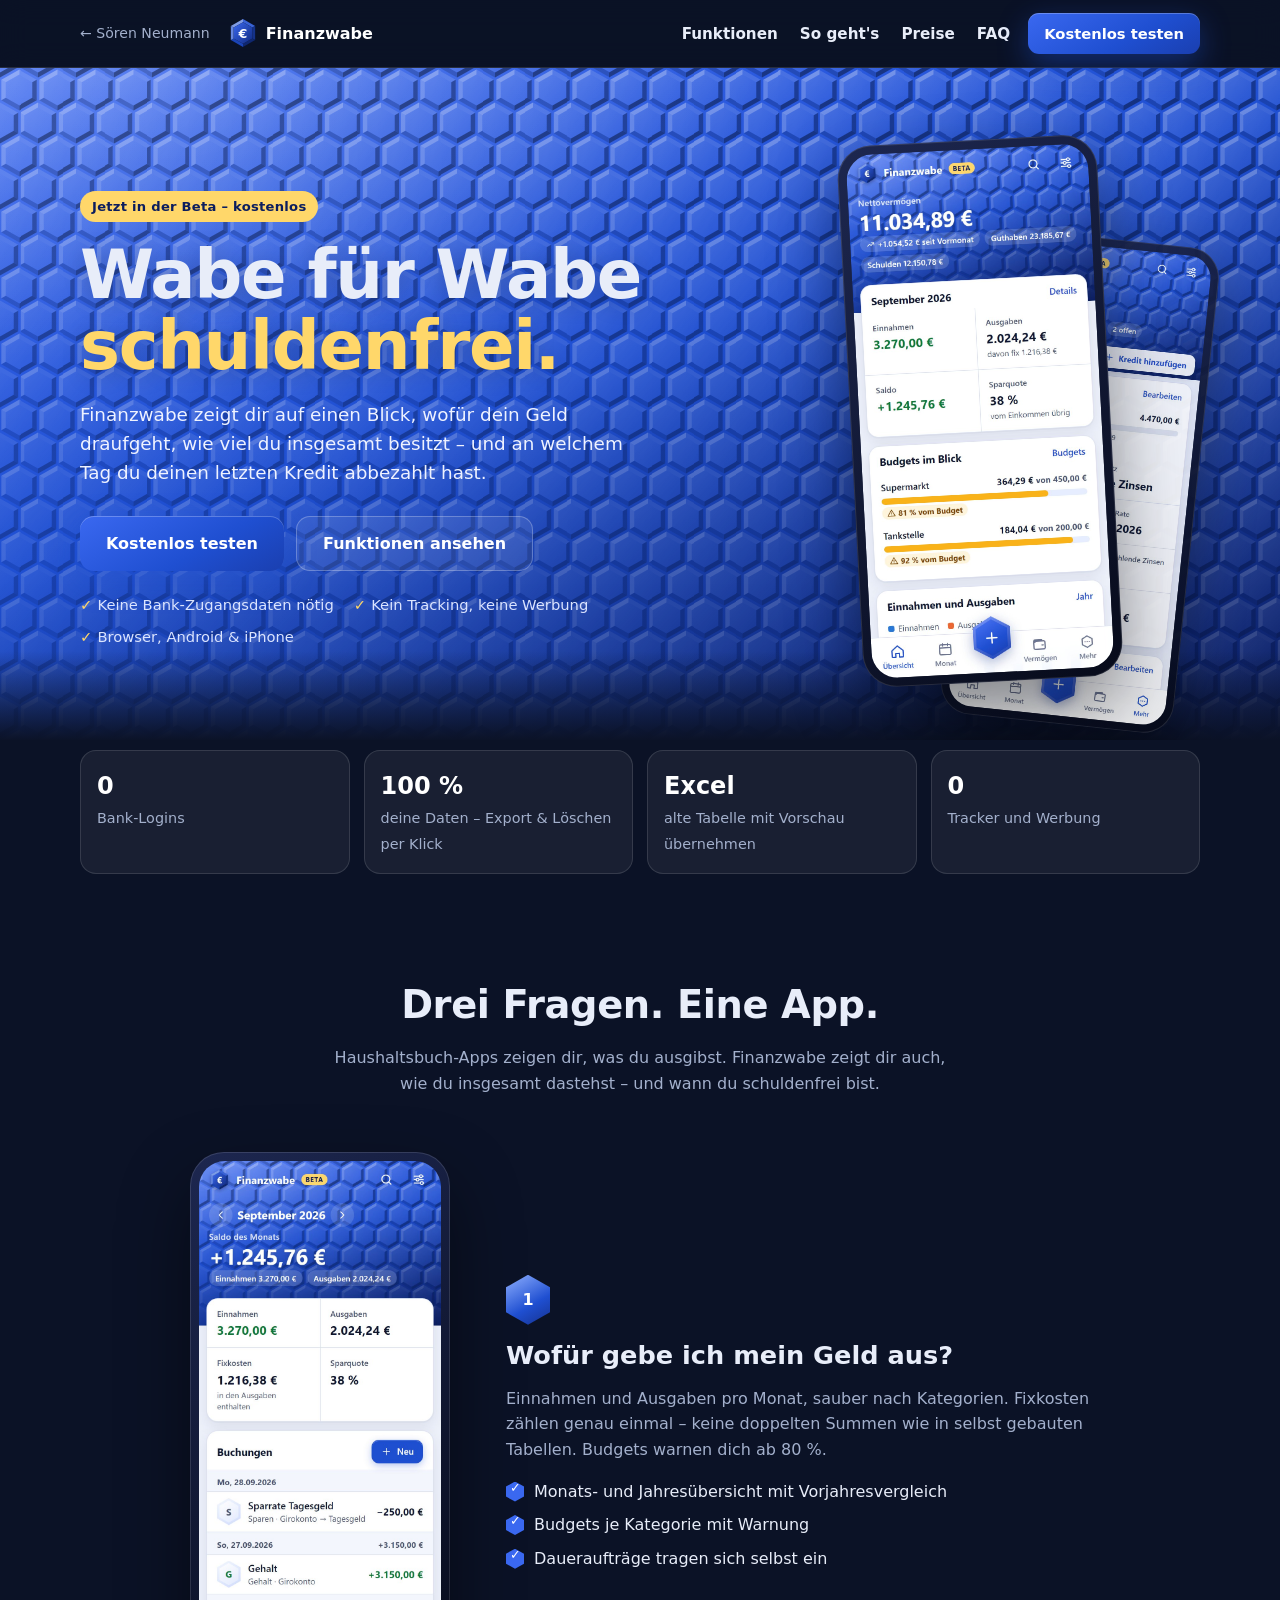
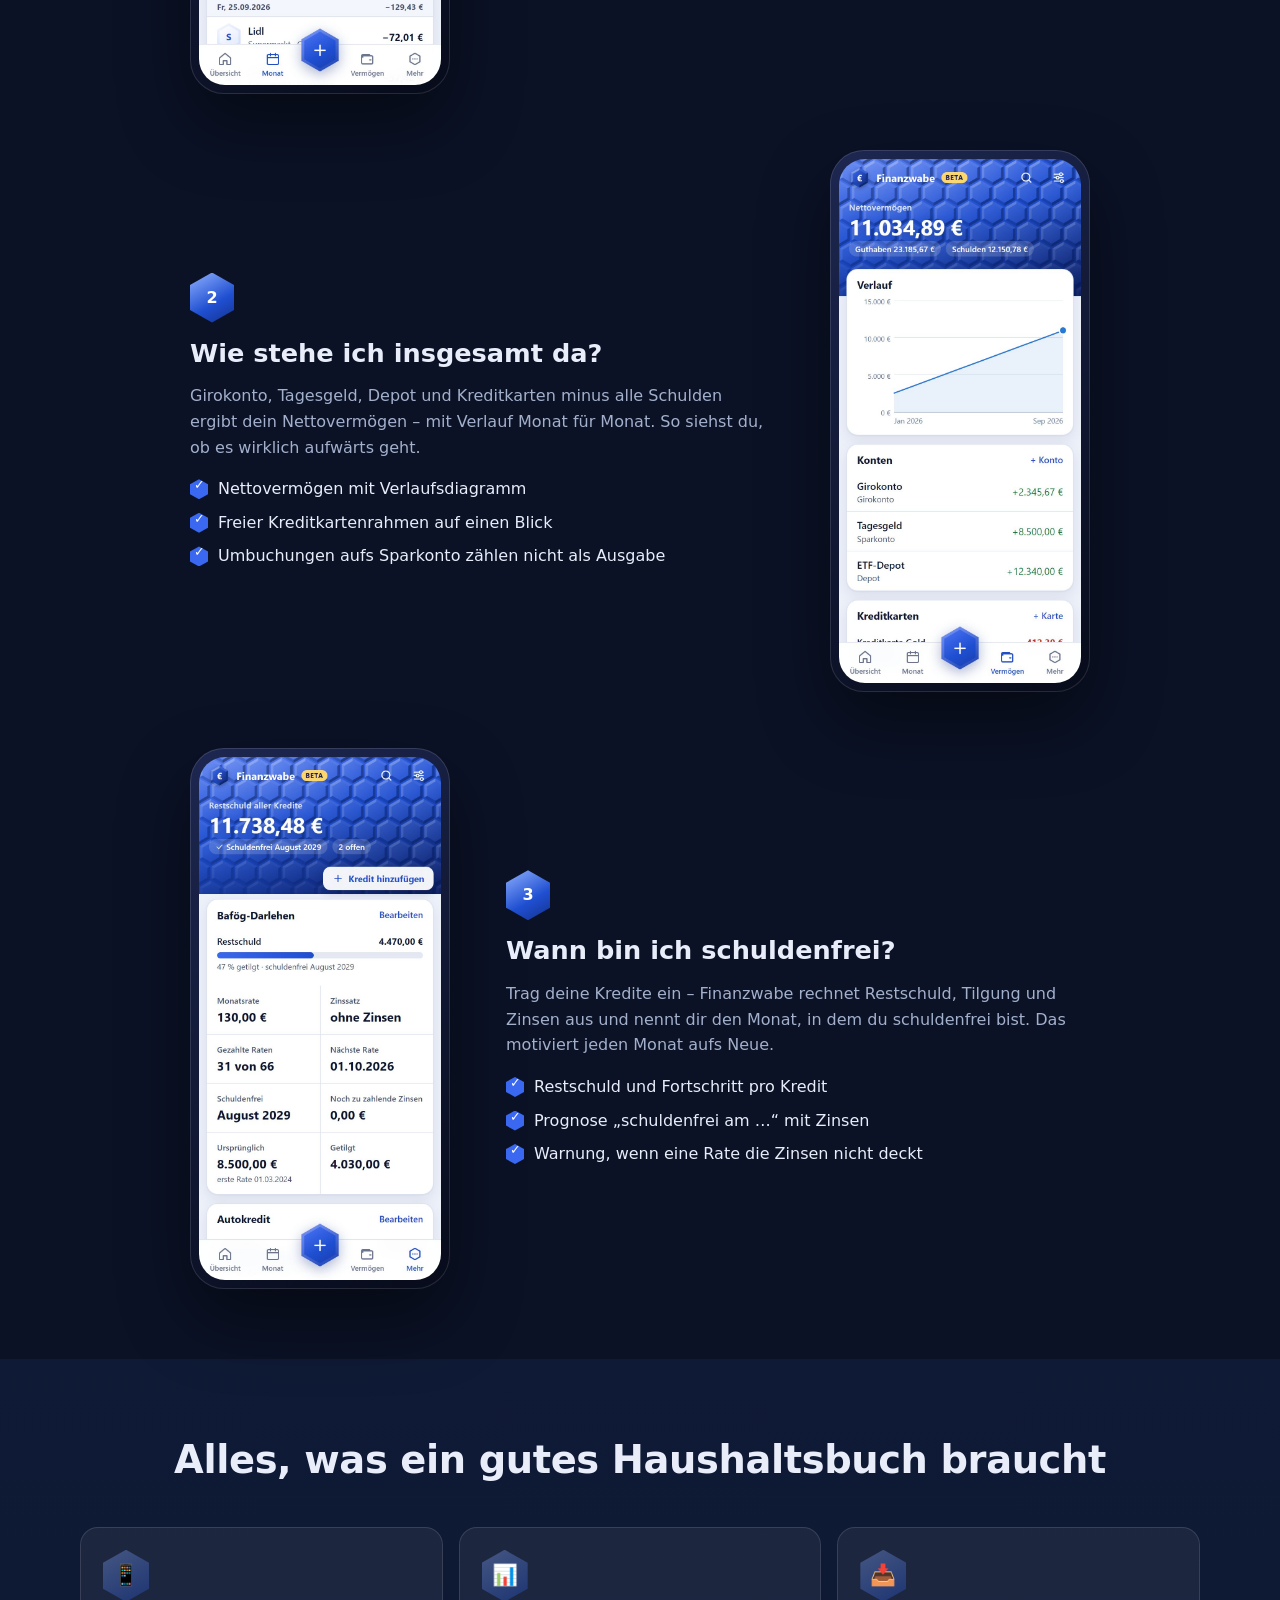
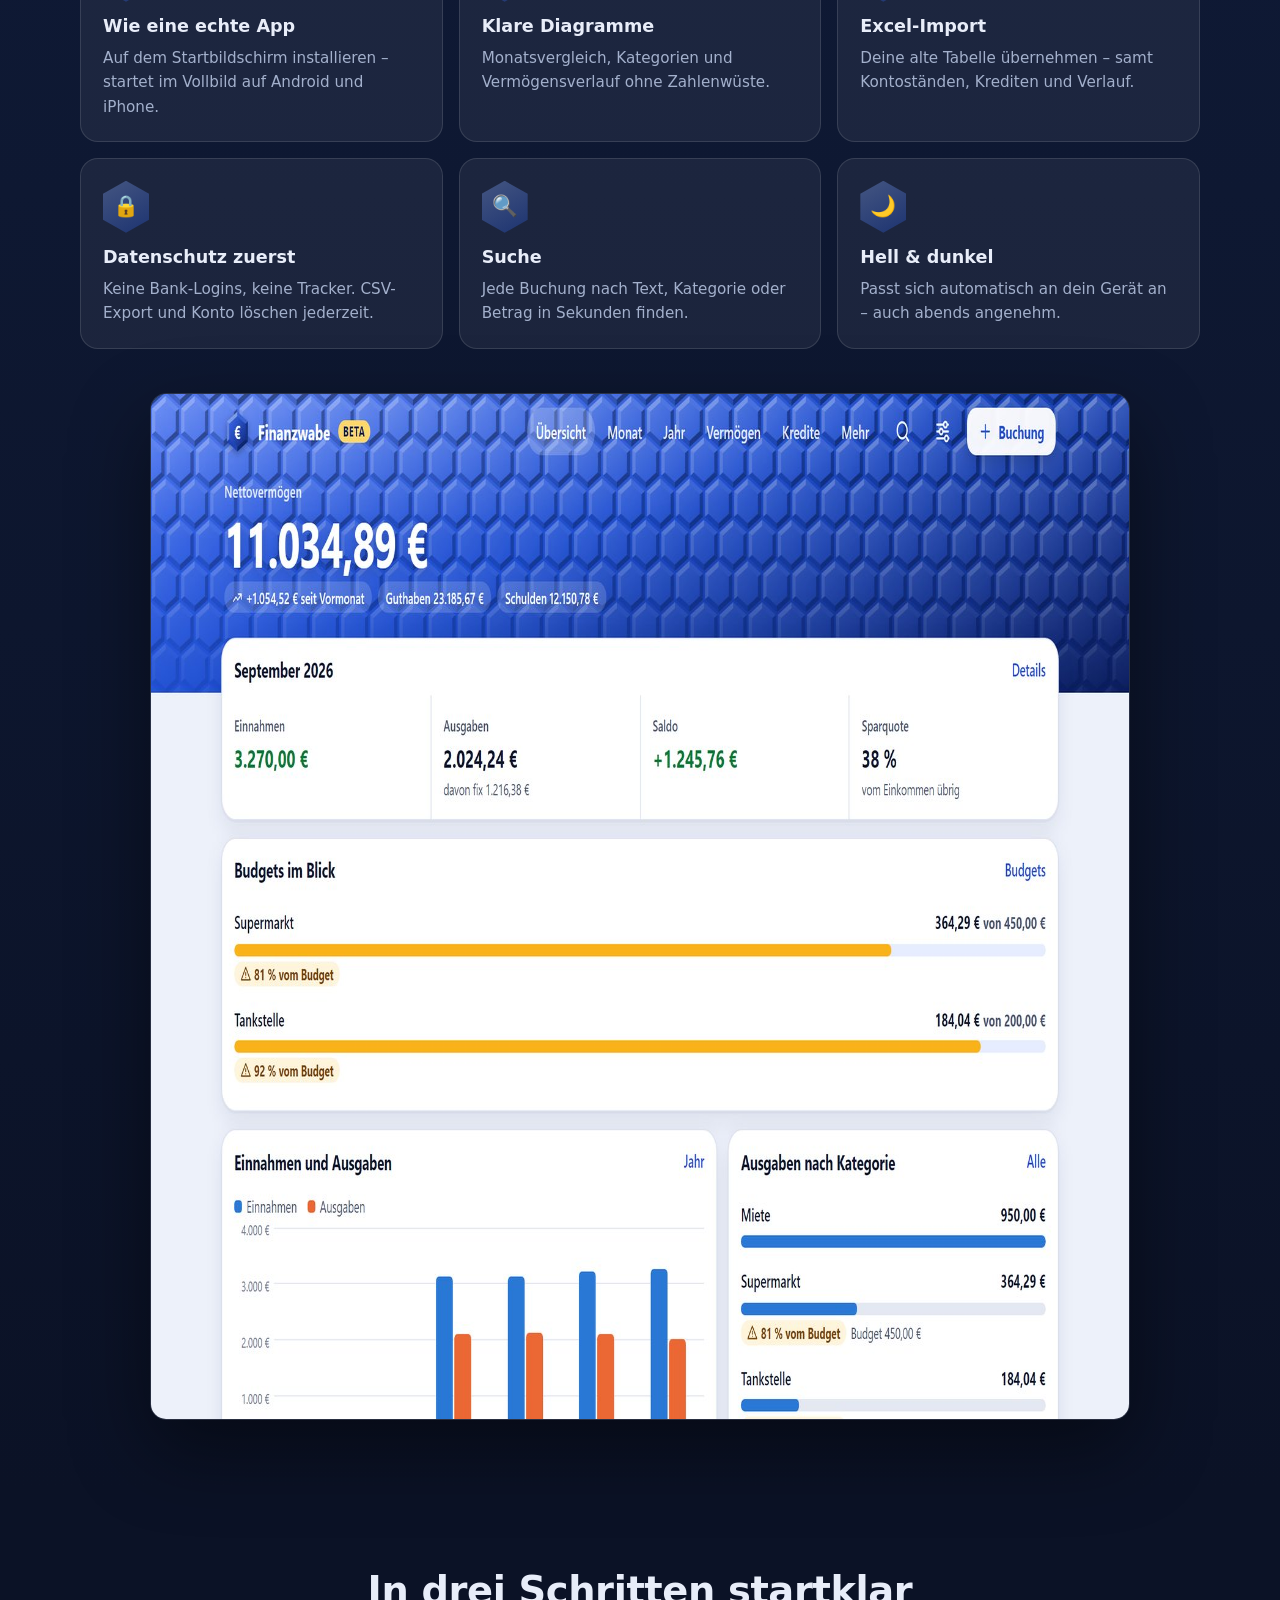
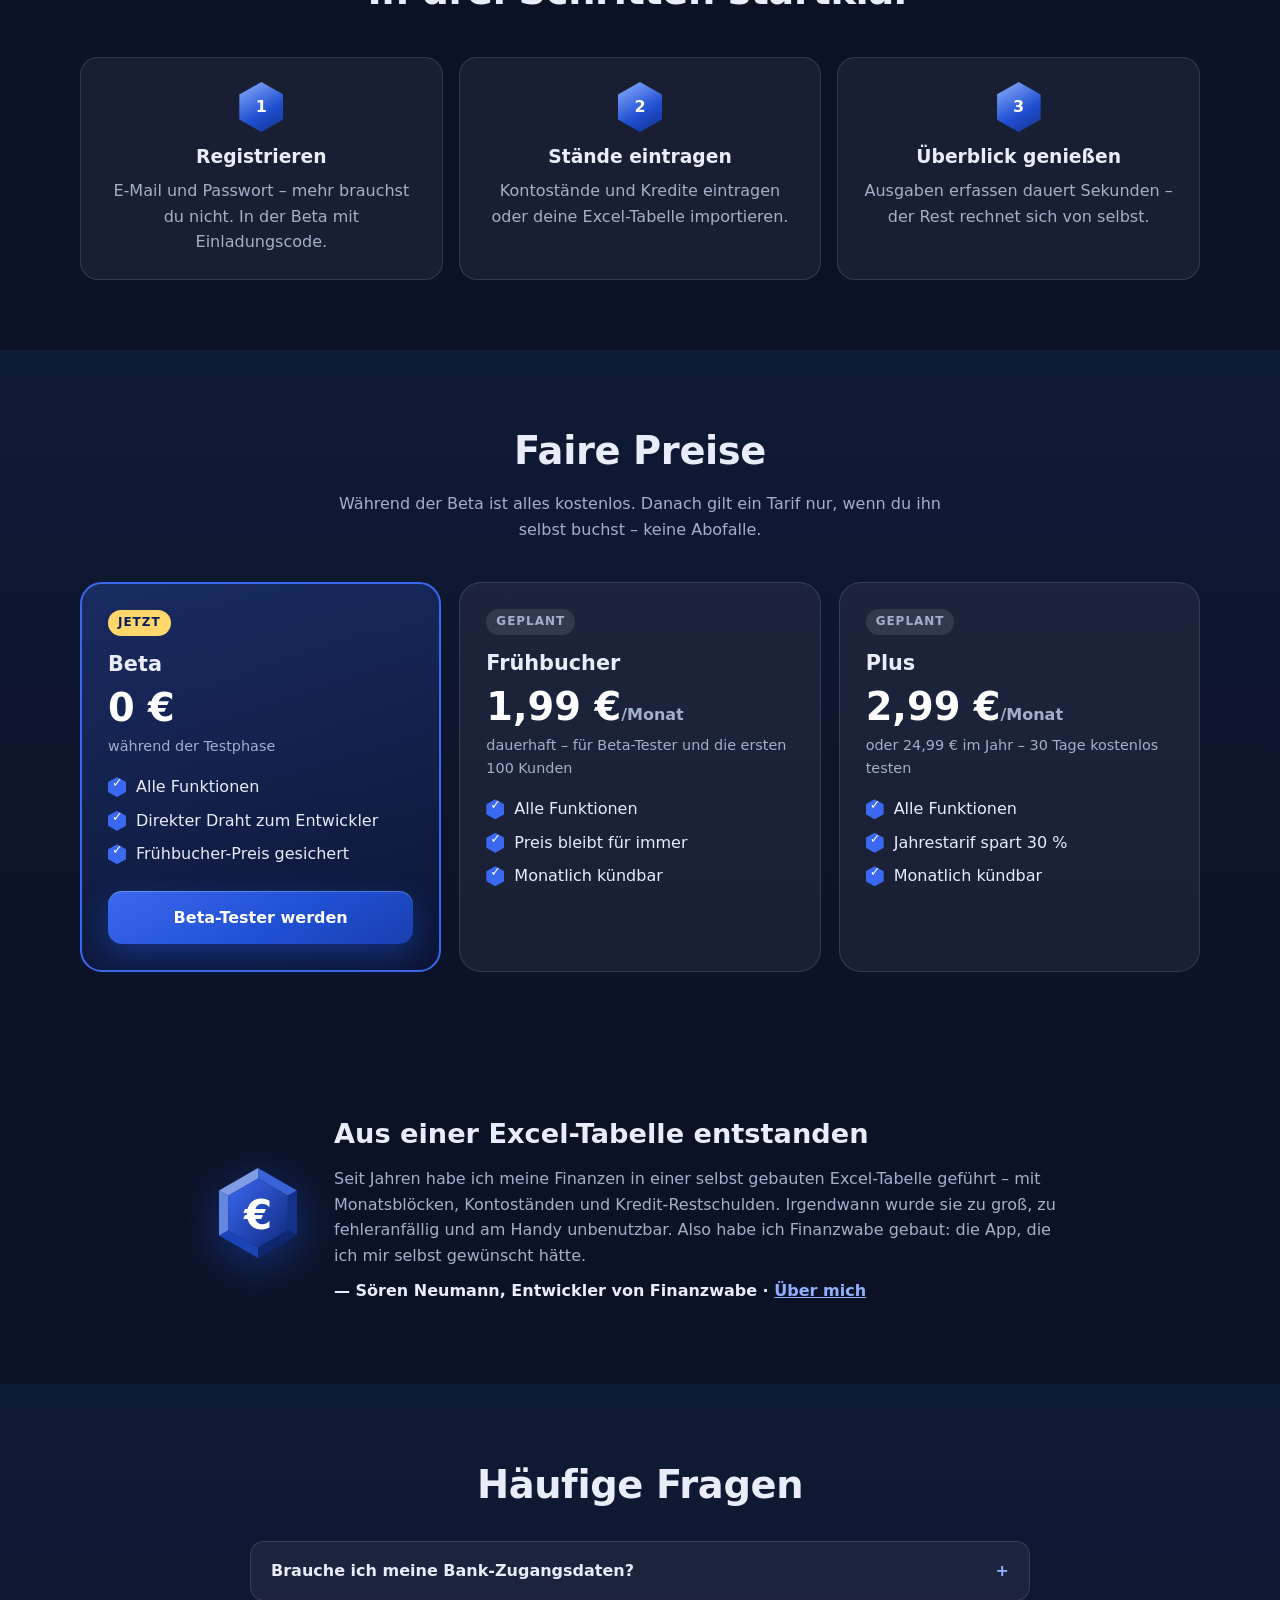
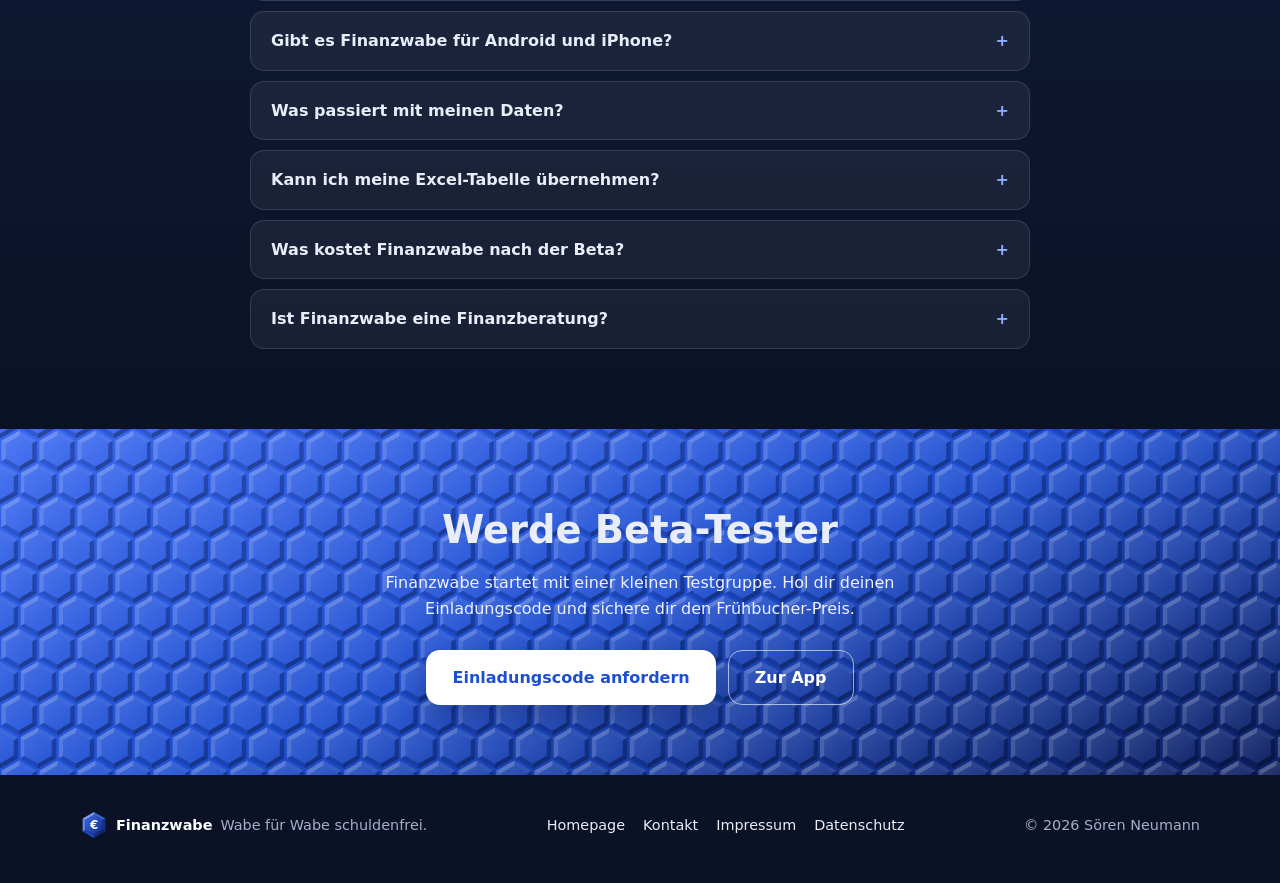
==== finanzwabe/index.html @ 2d29876f "Initial commit: bilingual cloud engineer portfolio homepage Static site (HTML/CSS/JS) with DE/EN tog" ====
<!DOCTYPE html>
<html lang="de">
<head>
    <meta charset="UTF-8">
    <meta name="viewport" content="width=device-width, initial-scale=1.0">
    <title>Finanzwabe – Wabe für Wabe schuldenfrei</title>
    <meta name="description" content="Finanzwabe: die Finanz-App für alle, die Ausgaben im Griff haben und Kredite abbauen wollen. Nettovermögen, Budgets und Schuldenfrei-Datum – ohne Bank-Login, ohne Tracking.">
    <meta name="theme-color" content="#1f4fd1">
    <meta property="og:title" content="Finanzwabe – Wabe für Wabe schuldenfrei">
    <meta property="og:description" content="Ausgaben, Vermögen und Kredite auf einen Blick. Jetzt kostenlos in der Beta testen.">
    <meta property="og:image" content="assets/app-desktop.jpg">
    <link rel="icon" type="image/svg+xml" href="assets/logo.svg">
    <link rel="stylesheet" href="styles.css?v=2">
</head>
<body>

<nav class="navbar">
    <div class="nav-container">
        <a href="../index.html" class="nav-back" aria-label="Zur Homepage von Sören Neumann">← Sören Neumann</a>
        <a href="#top" class="nav-brand"><img src="assets/logo.svg" alt="" width="30" height="30"> Finanzwabe</a>
        <ul class="nav-menu" id="navMenu">
            <li><a href="#fragen">Funktionen</a></li>
            <li><a href="#start">So geht's</a></li>
            <li><a href="#preise">Preise</a></li>
            <li><a href="#faq">FAQ</a></li>
        </ul>
        <a class="btn btn-small" href="#beta" data-app-link="/registrieren">Kostenlos testen</a>
        <button class="nav-toggle" id="navToggle" aria-label="Menü öffnen" aria-expanded="false">
            <span></span><span></span><span></span>
        </button>
    </div>
</nav>

<header class="hero" id="top">
    <div class="hero-inner">
        <div class="hero-text">
            <span class="badge">Jetzt in der Beta – kostenlos</span>
            <h1>Wabe für Wabe<br><span class="accent">schuldenfrei.</span></h1>
            <p class="lead">Finanzwabe zeigt dir auf einen Blick, wofür dein Geld draufgeht, wie viel du insgesamt besitzt – und an welchem Tag du deinen letzten Kredit abbezahlt hast.</p>
            <div class="hero-cta">
                <a class="btn" href="#beta" data-app-link="/registrieren">Kostenlos testen</a>
                <a class="btn btn-ghost" href="#fragen">Funktionen ansehen</a>
            </div>
            <ul class="hero-points">
                <li>Keine Bank-Zugangsdaten nötig</li>
                <li>Kein Tracking, keine Werbung</li>
                <li>Browser, Android &amp; iPhone</li>
            </ul>
        </div>
        <div class="hero-phones" aria-hidden="true">
            <div class="phone phone-back"><img src="assets/app-kredite.jpg" alt="" width="390" height="844"></div>
            <div class="phone phone-front"><img src="assets/app-uebersicht.jpg" alt="" width="390" height="844"></div>
        </div>
    </div>
</header>

<main>
    <section class="trust">
        <div class="container trust-grid">
            <div><strong>0</strong><span>Bank-Logins</span></div>
            <div><strong>100&nbsp;%</strong><span>deine Daten – Export &amp; Löschen per Klick</span></div>
            <div><strong>Excel</strong><span>alte Tabelle mit Vorschau übernehmen</span></div>
            <div><strong>0</strong><span>Tracker und Werbung</span></div>
        </div>
    </section>

    <section class="section" id="fragen">
        <div class="container">
            <h2 class="section-title">Drei Fragen. Eine App.</h2>
            <p class="section-sub">Haushaltsbuch-Apps zeigen dir, was du ausgibst. Finanzwabe zeigt dir auch, wie du insgesamt dastehst – und wann du schuldenfrei bist.</p>

            <article class="feature-row">
                <div class="phone"><img src="assets/app-monat.jpg" alt="Monatsübersicht mit Buchungen und Ausgaben nach Kategorie" width="390" height="844" loading="lazy"></div>
                <div class="feature-text">
                    <span class="hex-number">1</span>
                    <h3>Wofür gebe ich mein Geld aus?</h3>
                    <p>Einnahmen und Ausgaben pro Monat, sauber nach Kategorien. Fixkosten zählen genau einmal – keine doppelten Summen wie in selbst gebauten Tabellen. Budgets warnen dich ab 80&nbsp;%.</p>
                    <ul class="checks">
                        <li>Monats- und Jahresübersicht mit Vorjahresvergleich</li>
                        <li>Budgets je Kategorie mit Warnung</li>
                        <li>Daueraufträge tragen sich selbst ein</li>
                    </ul>
                </div>
            </article>

            <article class="feature-row reverse">
                <div class="phone"><img src="assets/app-vermoegen.jpg" alt="Vermögensübersicht mit Verlauf des Nettovermögens" width="390" height="844" loading="lazy"></div>
                <div class="feature-text">
                    <span class="hex-number">2</span>
                    <h3>Wie stehe ich insgesamt da?</h3>
                    <p>Girokonto, Tagesgeld, Depot und Kreditkarten minus alle Schulden ergibt dein Nettovermögen – mit Verlauf Monat für Monat. So siehst du, ob es wirklich aufwärts geht.</p>
                    <ul class="checks">
                        <li>Nettovermögen mit Verlaufsdiagramm</li>
                        <li>Freier Kreditkartenrahmen auf einen Blick</li>
                        <li>Umbuchungen aufs Sparkonto zählen nicht als Ausgabe</li>
                    </ul>
                </div>
            </article>

            <article class="feature-row">
                <div class="phone"><img src="assets/app-kredite.jpg" alt="Kreditübersicht mit Restschuld und Datum der Schuldenfreiheit" width="390" height="844" loading="lazy"></div>
                <div class="feature-text">
                    <span class="hex-number">3</span>
                    <h3>Wann bin ich schuldenfrei?</h3>
                    <p>Trag deine Kredite ein – Finanzwabe rechnet Restschuld, Tilgung und Zinsen aus und nennt dir den Monat, in dem du schuldenfrei bist. Das motiviert jeden Monat aufs Neue.</p>
                    <ul class="checks">
                        <li>Restschuld und Fortschritt pro Kredit</li>
                        <li>Prognose „schuldenfrei am …“ mit Zinsen</li>
                        <li>Warnung, wenn eine Rate die Zinsen nicht deckt</li>
                    </ul>
                </div>
            </article>
        </div>
    </section>

    <section class="section section-alt">
        <div class="container">
            <h2 class="section-title">Alles, was ein gutes Haushaltsbuch braucht</h2>
            <div class="features-grid">
                <div class="feature-card"><span class="hex-icon">📱</span><h3>Wie eine echte App</h3><p>Auf dem Startbildschirm installieren – startet im Vollbild auf Android und iPhone.</p></div>
                <div class="feature-card"><span class="hex-icon">📊</span><h3>Klare Diagramme</h3><p>Monatsvergleich, Kategorien und Vermögensverlauf ohne Zahlenwüste.</p></div>
                <div class="feature-card"><span class="hex-icon">📥</span><h3>Excel-Import</h3><p>Deine alte Tabelle übernehmen – samt Kontoständen, Krediten und Verlauf.</p></div>
                <div class="feature-card"><span class="hex-icon">🔒</span><h3>Datenschutz zuerst</h3><p>Keine Bank-Logins, keine Tracker. CSV-Export und Konto löschen jederzeit.</p></div>
                <div class="feature-card"><span class="hex-icon">🔍</span><h3>Suche</h3><p>Jede Buchung nach Text, Kategorie oder Betrag in Sekunden finden.</p></div>
                <div class="feature-card"><span class="hex-icon">🌙</span><h3>Hell &amp; dunkel</h3><p>Passt sich automatisch an dein Gerät an – auch abends angenehm.</p></div>
            </div>
            <div class="desktop-shot">
                <img src="assets/app-desktop.jpg" alt="Finanzwabe am PC: Übersicht mit Nettovermögen, Monatszahlen und Budgets" width="1600" height="1025" loading="lazy">
            </div>
        </div>
    </section>

    <section class="section" id="start">
        <div class="container">
            <h2 class="section-title">In drei Schritten startklar</h2>
            <ol class="steps">
                <li><span class="hex-number">1</span><h3>Registrieren</h3><p>E-Mail und Passwort – mehr brauchst du nicht. In der Beta mit Einladungscode.</p></li>
                <li><span class="hex-number">2</span><h3>Stände eintragen</h3><p>Kontostände und Kredite eintragen oder deine Excel-Tabelle importieren.</p></li>
                <li><span class="hex-number">3</span><h3>Überblick genießen</h3><p>Ausgaben erfassen dauert Sekunden – der Rest rechnet sich von selbst.</p></li>
            </ol>
        </div>
    </section>

    <section class="section section-alt" id="preise">
        <div class="container">
            <h2 class="section-title">Faire Preise</h2>
            <p class="section-sub">Während der Beta ist alles kostenlos. Danach gilt ein Tarif nur, wenn du ihn selbst buchst – keine Abofalle.</p>
            <div class="pricing">
                <div class="price-card highlight">
                    <span class="price-label">Jetzt</span>
                    <h3>Beta</h3>
                    <p class="price">0&nbsp;€</p>
                    <p class="price-note">während der Testphase</p>
                    <ul class="checks">
                        <li>Alle Funktionen</li>
                        <li>Direkter Draht zum Entwickler</li>
                        <li>Frühbucher-Preis gesichert</li>
                    </ul>
                    <a class="btn" href="#beta" data-app-link="/registrieren">Beta-Tester werden</a>
                </div>
                <div class="price-card">
                    <span class="price-label">Geplant</span>
                    <h3>Frühbucher</h3>
                    <p class="price">1,99&nbsp;€<small>/Monat</small></p>
                    <p class="price-note">dauerhaft – für Beta-Tester und die ersten 100 Kunden</p>
                    <ul class="checks">
                        <li>Alle Funktionen</li>
                        <li>Preis bleibt für immer</li>
                        <li>Monatlich kündbar</li>
                    </ul>
                </div>
                <div class="price-card">
                    <span class="price-label">Geplant</span>
                    <h3>Plus</h3>
                    <p class="price">2,99&nbsp;€<small>/Monat</small></p>
                    <p class="price-note">oder 24,99&nbsp;€ im Jahr – 30 Tage kostenlos testen</p>
                    <ul class="checks">
                        <li>Alle Funktionen</li>
                        <li>Jahrestarif spart 30&nbsp;%</li>
                        <li>Monatlich kündbar</li>
                    </ul>
                </div>
            </div>
        </div>
    </section>

    <section class="section" id="story">
        <div class="container story">
            <img src="assets/logo.svg" alt="" width="96" height="96">
            <div>
                <h2>Aus einer Excel-Tabelle entstanden</h2>
                <p>Seit Jahren habe ich meine Finanzen in einer selbst gebauten Excel-Tabelle geführt – mit Monatsblöcken, Kontoständen und Kredit-Restschulden. Irgendwann wurde sie zu groß, zu fehleranfällig und am Handy unbenutzbar. Also habe ich Finanzwabe gebaut: die App, die ich mir selbst gewünscht hätte.</p>
                <p class="signature">— Sören Neumann, Entwickler von Finanzwabe · <a href="../index.html">Über mich</a></p>
            </div>
        </div>
    </section>

    <section class="section section-alt" id="faq">
        <div class="container faq">
            <h2 class="section-title">Häufige Fragen</h2>
            <details><summary>Brauche ich meine Bank-Zugangsdaten?</summary><p>Nein. Finanzwabe verbindet sich mit keiner Bank. Du trägst Buchungen selbst ein oder importierst sie aus Excel. Deine Bank-Zugangsdaten bleiben da, wo sie hingehören: bei dir.</p></details>
            <details><summary>Gibt es Finanzwabe für Android und iPhone?</summary><p>Ja. Finanzwabe läuft im Browser und lässt sich auf Android (Chrome: „App installieren“) und iPhone (Safari: „Zum Home-Bildschirm“) wie eine normale App installieren.</p></details>
            <details><summary>Was passiert mit meinen Daten?</summary><p>Sie werden nur für die App verwendet, nicht verkauft und nicht für Werbung genutzt. Du kannst jederzeit alles als CSV exportieren oder dein Konto mit allen Daten sofort löschen.</p></details>
            <details><summary>Kann ich meine Excel-Tabelle übernehmen?</summary><p>Ja. Tabellen mit Datum, Betrag und Beschreibung pro Zeile werden erkannt, die Kategorien automatisch zugeordnet. Vor dem Import siehst du eine Vorschau.</p></details>
            <details><summary>Was kostet Finanzwabe nach der Beta?</summary><p>Geplant sind 2,99&nbsp;€ im Monat oder 24,99&nbsp;€ im Jahr. Beta-Tester bekommen dauerhaft den Frühbucher-Preis von 1,99&nbsp;€. Ein Tarif gilt nur, wenn du ihn ausdrücklich buchst.</p></details>
            <details><summary>Ist Finanzwabe eine Finanzberatung?</summary><p>Nein. Finanzwabe ist ein Werkzeug für deinen Überblick. Alle Berechnungen beruhen auf deinen Eingaben; maßgeblich sind die Unterlagen deiner Bank.</p></details>
        </div>
    </section>

    <section class="cta-band" id="beta">
        <div class="container">
            <h2>Werde Beta-Tester</h2>
            <p>Finanzwabe startet mit einer kleinen Testgruppe. Hol dir deinen Einladungscode und sichere dir den Frühbucher-Preis.</p>
            <div class="hero-cta">
                <a class="btn btn-light" href="mailto:soerenneumann85@gmx.de?subject=Einladungscode%20f%C3%BCr%20Finanzwabe&amp;body=Hallo%20S%C3%B6ren%2C%0A%0Aich%20m%C3%B6chte%20Finanzwabe%20als%20Beta-Tester%20ausprobieren.">Einladungscode anfordern</a>
                <a class="btn btn-ghost-light" href="#beta" data-app-link="/registrieren" data-hide-without-app>Zur App</a>
            </div>
        </div>
    </section>
</main>

<footer class="footer">
    <div class="container footer-inner">
        <div class="footer-brand"><img src="assets/logo.svg" alt="" width="28" height="28"> Finanzwabe <span>Wabe für Wabe schuldenfrei.</span></div>
        <div class="footer-links">
            <a href="../index.html">Homepage</a>
            <a href="mailto:soerenneumann85@gmx.de?subject=Finanzwabe">Kontakt</a>
            <a href="../impressum.html">Impressum</a>
            <a href="../datenschutz.html">Datenschutz</a>
        </div>
        <p>&copy; 2026 Sören Neumann</p>
    </div>
</footer>

<script src="script.js?v=2" defer></script>
</body>
</html>
---- finanzwabe/styles.css ----
/* Finanzwabe – Produktseite. Königsblau mit 3D-Waben auf dem dunklen Stil der Homepage. */

:root {
    --bg: #0b1226;
    --bg-alt: #0f1a36;
    --surface: rgba(255, 255, 255, 0.06);
    --border: rgba(255, 255, 255, 0.12);
    --text: #e8edf9;
    --muted: #a3b0cc;
    --royal: #1f4fd1;
    --royal-bright: #3a68f0;
    --royal-light: #8fb0ff;
    --band-3: #0b1d5e;
    --gold: #ffd76a;
    --nav-height: 68px;
    --font: system-ui, -apple-system, "Segoe UI", Roboto, sans-serif;
}

* { margin: 0; padding: 0; box-sizing: border-box; }
html { scroll-behavior: smooth; }
body {
    font-family: var(--font);
    background: var(--bg);
    color: var(--text);
    line-height: 1.6;
    overflow-x: hidden;
}
img { max-width: 100%; display: block; }
a { color: var(--royal-light); }
section, header { scroll-margin-top: calc(var(--nav-height) + 12px); }
.container { width: min(1120px, 100% - 32px); margin: 0 auto; }

/* ---------- Buttons ---------- */
.btn {
    display: inline-flex;
    align-items: center;
    justify-content: center;
    gap: 8px;
    padding: 14px 26px;
    border-radius: 14px;
    font-weight: 650;
    text-decoration: none;
    color: #fff;
    background: linear-gradient(150deg, var(--royal-bright), var(--royal) 60%, #1a3fb0);
    box-shadow: 0 1px 0 rgba(255, 255, 255, 0.25) inset, 0 10px 30px rgba(31, 79, 209, 0.45);
    transition: transform 0.2s, box-shadow 0.2s;
}
.btn:hover { transform: translateY(-2px); box-shadow: 0 14px 36px rgba(58, 104, 240, 0.55); }
.btn-small { padding: 9px 16px; font-size: 0.92rem; border-radius: 11px; white-space: nowrap; }
@media (max-width: 420px) {
    .btn-small { padding: 8px 12px; font-size: 0.85rem; }
    .nav-container { gap: 10px; }
}
.btn-ghost { background: rgba(255, 255, 255, 0.08); border: 1px solid rgba(255, 255, 255, 0.25); box-shadow: none; }
.btn-light { background: #fff; color: var(--royal); box-shadow: 0 10px 30px rgba(0, 0, 0, 0.25); }
.btn-ghost-light { background: transparent; border: 1.5px solid rgba(255, 255, 255, 0.6); box-shadow: none; }

/* ---------- Navigation ---------- */
.navbar {
    position: sticky;
    top: 0;
    z-index: 50;
    height: var(--nav-height);
    display: flex;
    align-items: center;
    background: rgba(11, 18, 38, 0.78);
    backdrop-filter: blur(14px);
    -webkit-backdrop-filter: blur(14px);
    border-bottom: 1px solid var(--border);
}
.nav-container { width: min(1120px, 100% - 32px); margin: 0 auto; display: flex; align-items: center; gap: 18px; }
.nav-back { color: var(--muted); text-decoration: none; font-size: 0.88rem; white-space: nowrap; }
.nav-back:hover { color: #fff; }
.nav-brand { display: flex; align-items: center; gap: 8px; color: #fff; font-weight: 750; text-decoration: none; margin-right: auto; }
.nav-menu { list-style: none; display: flex; gap: 22px; }
.nav-menu a { color: var(--text); text-decoration: none; font-weight: 550; font-size: 0.95rem; }
.nav-menu a:hover { color: var(--royal-light); }
.nav-toggle { display: none; flex-direction: column; gap: 5px; background: none; border: 0; padding: 8px; cursor: pointer; }
.nav-toggle span { width: 22px; height: 2px; background: #fff; border-radius: 2px; }

@media (max-width: 820px) {
    .nav-toggle { display: flex; }
    .nav-back { display: none; }
    .nav-menu {
        position: fixed;
        top: var(--nav-height);
        left: 0;
        right: 0;
        flex-direction: column;
        gap: 0;
        background: rgba(11, 18, 38, 0.97);
        max-height: 0;
        overflow: hidden;
        transition: max-height 0.3s ease;
    }
    .nav-menu.open { max-height: 320px; border-bottom: 1px solid var(--border); }
    .nav-menu a { display: block; padding: 14px 20px; }
}

/* ---------- Hero with the 3D honeycomb ---------- */
.hero {
    position: relative;
    isolation: isolate;
    overflow: hidden;
    background:
        radial-gradient(90% 80% at 10% 0%, rgba(255, 255, 255, 0.16), transparent 55%),
        linear-gradient(160deg, var(--royal-bright) 0%, var(--royal) 45%, var(--band-3) 100%);
    padding: 72px 0 40px;
}
.hero::before {
    content: "";
    position: absolute;
    inset: 0;
    z-index: -1;
    background: url("assets/honeycomb.svg") repeat;
    background-size: 38.105px 66px;
    -webkit-mask-image: linear-gradient(to bottom, #000, rgba(0, 0, 0, 0.35));
    mask-image: linear-gradient(to bottom, #000, rgba(0, 0, 0, 0.35));
}
.hero::after {
    content: "";
    position: absolute;
    left: 0;
    right: 0;
    bottom: -1px;
    height: 90px;
    z-index: -1;
    background: linear-gradient(to bottom, transparent, var(--bg));
}
.hero-inner { width: min(1120px, 100% - 32px); margin: 0 auto; display: grid; grid-template-columns: 1.1fr 1fr; gap: 40px; align-items: center; }
.badge {
    display: inline-block;
    padding: 5px 12px;
    border-radius: 999px;
    background: var(--gold);
    color: var(--band-3);
    font-weight: 750;
    font-size: 0.82rem;
    letter-spacing: 0.02em;
}
.hero h1 { font-size: clamp(2.6rem, 6vw, 4.2rem); line-height: 1.05; margin: 18px 0; letter-spacing: -0.02em; text-shadow: 0 4px 24px rgba(0, 0, 0, 0.2); }
.hero h1 .accent { color: var(--gold); }
.lead { font-size: 1.15rem; max-width: 34em; color: #eef2ff; }
.hero-cta { display: flex; flex-wrap: wrap; gap: 12px; margin-top: 28px; }
.hero-points { list-style: none; display: flex; flex-wrap: wrap; gap: 8px 20px; margin-top: 22px; font-size: 0.92rem; color: #dbe4ff; }
.hero-points li::before { content: "✓ "; color: var(--gold); font-weight: 800; }

.hero-phones { position: relative; height: 560px; }
.phone {
    border-radius: 34px;
    padding: 9px;
    background: linear-gradient(145deg, #1d2750, #070b1a);
    box-shadow: 0 30px 70px rgba(0, 0, 0, 0.45), inset 0 0 0 1px rgba(255, 255, 255, 0.12);
    width: 260px;
    flex: none;
}
.phone img { border-radius: 26px; width: 100%; height: auto; }
.hero-phones .phone { position: absolute; }
.phone-front { right: 90px; top: 0; transform: rotate(-3deg); }
.phone-back { right: -10px; top: 70px; transform: rotate(6deg) scale(0.9); opacity: 0.92; }

@media (max-width: 900px) {
    .hero-inner { grid-template-columns: 1fr; }
    .hero-phones { height: 460px; max-width: 420px; margin: 10px auto 0; width: 100%; }
    .phone { width: 210px; }
    .phone-front { right: auto; left: 8%; }
    .phone-back { right: 4%; }
}

/* ---------- Trust bar ---------- */
.trust { padding: 10px 0 30px; }
.trust-grid { display: grid; grid-template-columns: repeat(4, 1fr); gap: 14px; }
.trust-grid div { background: var(--surface); border: 1px solid var(--border); border-radius: 16px; padding: 16px; }
.trust-grid strong { display: block; font-size: 1.5rem; color: #fff; }
.trust-grid span { color: var(--muted); font-size: 0.9rem; }
@media (max-width: 800px) { .trust-grid { grid-template-columns: 1fr 1fr; } }

/* ---------- Sections ---------- */
.section { padding: 70px 0; }
.section-alt { background: linear-gradient(180deg, var(--bg-alt), var(--bg)); }
.section-title { text-align: center; font-size: clamp(1.8rem, 4vw, 2.4rem); letter-spacing: -0.01em; }
.section-sub { text-align: center; color: var(--muted); max-width: 40em; margin: 10px auto 40px; }

.hex-number {
    display: inline-grid;
    place-items: center;
    width: 44px;
    height: 50px;
    clip-path: polygon(50% 0, 100% 25%, 100% 75%, 50% 100%, 0 75%, 0 25%);
    background: linear-gradient(150deg, var(--royal-light), var(--royal) 60%, #16328f);
    color: #fff;
    font-weight: 800;
    margin-bottom: 10px;
}

.feature-row { display: grid; grid-template-columns: auto 1fr; gap: 56px; align-items: center; margin: 56px auto 0; max-width: 900px; }
.feature-row.reverse { grid-template-columns: 1fr auto; }
.feature-row.reverse .phone { order: 2; }
.feature-text h3 { font-size: 1.6rem; margin-bottom: 10px; }
.feature-text p { color: var(--muted); margin-bottom: 16px; }
.checks { list-style: none; display: grid; gap: 8px; }
.checks li { padding-left: 28px; position: relative; }
.checks li::before {
    content: "";
    position: absolute;
    left: 0;
    top: 3px;
    width: 18px;
    height: 20px;
    clip-path: polygon(50% 0, 100% 25%, 100% 75%, 50% 100%, 0 75%, 0 25%);
    background: var(--royal-bright);
}
.checks li::after { content: "✓"; position: absolute; left: 4px; top: -1px; font-size: 0.8rem; font-weight: 800; color: #fff; }
@media (max-width: 760px) {
    .feature-row, .feature-row.reverse { grid-template-columns: 1fr; gap: 24px; }
    .feature-row .phone, .feature-row.reverse .phone { order: 0; margin: 0 auto; }
}

.features-grid { display: grid; grid-template-columns: repeat(3, 1fr); gap: 16px; margin-top: 36px; }
.feature-card { background: var(--surface); border: 1px solid var(--border); border-radius: 18px; padding: 22px; }
.feature-card h3 { font-size: 1.1rem; margin: 10px 0 6px; }
.feature-card p { color: var(--muted); font-size: 0.95rem; }
.hex-icon {
    display: inline-grid;
    place-items: center;
    width: 46px;
    height: 52px;
    clip-path: polygon(50% 0, 100% 25%, 100% 75%, 50% 100%, 0 75%, 0 25%);
    background: linear-gradient(150deg, rgba(143, 176, 255, 0.35), rgba(31, 79, 209, 0.35));
    font-size: 1.3rem;
}
@media (max-width: 860px) { .features-grid { grid-template-columns: 1fr 1fr; } }
@media (max-width: 560px) { .features-grid { grid-template-columns: 1fr; } }

.desktop-shot { margin: 44px auto 0; max-width: 980px; border-radius: 16px; overflow: hidden; border: 1px solid var(--border); box-shadow: 0 30px 80px rgba(0, 0, 0, 0.45); }

.steps { list-style: none; display: grid; grid-template-columns: repeat(3, 1fr); gap: 16px; margin-top: 36px; }
.steps li { background: var(--surface); border: 1px solid var(--border); border-radius: 18px; padding: 24px; text-align: center; }
.steps h3 { margin-bottom: 6px; }
.steps p { color: var(--muted); }
@media (max-width: 760px) { .steps { grid-template-columns: 1fr; } }

/* ---------- Pricing ---------- */
.pricing { display: grid; grid-template-columns: repeat(3, 1fr); gap: 18px; align-items: stretch; }
.price-card { position: relative; display: flex; flex-direction: column; gap: 6px; background: var(--surface); border: 1px solid var(--border); border-radius: 22px; padding: 26px; }
.price-card.highlight { border: 2px solid var(--royal-bright); background: linear-gradient(160deg, rgba(58, 104, 240, 0.25), rgba(11, 29, 94, 0.25)); }
.price-label { align-self: flex-start; font-size: 0.75rem; font-weight: 750; text-transform: uppercase; letter-spacing: 0.08em; padding: 3px 10px; border-radius: 999px; background: rgba(255, 255, 255, 0.1); color: var(--muted); }
.highlight .price-label { background: var(--gold); color: var(--band-3); }
.price-card h3 { font-size: 1.3rem; margin-top: 6px; }
.price { font-size: 2.4rem; font-weight: 800; color: #fff; line-height: 1.1; }
.price small { font-size: 1rem; font-weight: 600; color: var(--muted); }
.price-note { color: var(--muted); font-size: 0.9rem; margin-bottom: 10px; }
.price-card .checks { margin-bottom: 18px; }
.price-card .btn { margin-top: auto; }
@media (max-width: 860px) { .pricing { grid-template-columns: 1fr; max-width: 440px; margin: 0 auto; } }

/* ---------- Story & FAQ ---------- */
.story { display: flex; gap: 28px; align-items: center; max-width: 860px; }
.story img { flex: none; filter: drop-shadow(0 10px 24px rgba(31, 79, 209, 0.5)); }
.story h2 { font-size: 1.7rem; margin-bottom: 10px; }
.story p { color: var(--muted); margin-bottom: 10px; }
.story .signature { color: var(--text); font-weight: 600; }
@media (max-width: 640px) { .story { flex-direction: column; text-align: center; } }

.faq { max-width: 780px; }
.faq .section-title { margin-bottom: 26px; }
.faq details { background: var(--surface); border: 1px solid var(--border); border-radius: 14px; padding: 16px 20px; margin-bottom: 10px; }
.faq summary { cursor: pointer; font-weight: 650; list-style: none; display: flex; justify-content: space-between; gap: 12px; }
.faq summary::-webkit-details-marker { display: none; }
.faq summary::after { content: "+"; color: var(--royal-light); font-weight: 800; }
.faq details[open] summary::after { content: "–"; }
.faq details p { color: var(--muted); margin-top: 10px; }

/* ---------- Call to action ---------- */
.cta-band {
    position: relative;
    isolation: isolate;
    text-align: center;
    padding: 70px 0;
    background: linear-gradient(160deg, var(--royal-bright), var(--royal) 50%, var(--band-3));
}
.cta-band::before {
    content: "";
    position: absolute;
    inset: 0;
    z-index: -1;
    background: url("assets/honeycomb.svg") repeat;
    background-size: 38.105px 66px;
    opacity: 0.8;
}
.cta-band h2 { font-size: clamp(1.8rem, 4vw, 2.4rem); }
.cta-band p { max-width: 36em; margin: 10px auto 0; color: #eef2ff; }
.cta-band .hero-cta { justify-content: center; }

/* ---------- Footer ---------- */
.footer { padding: 36px 0 44px; color: var(--muted); font-size: 0.9rem; }
.footer-inner { display: flex; flex-wrap: wrap; align-items: center; justify-content: space-between; gap: 14px; }
.footer-brand { display: flex; align-items: center; gap: 8px; color: #fff; font-weight: 700; }
.footer-brand span { color: var(--muted); font-weight: 400; }
.footer-links { display: flex; flex-wrap: wrap; gap: 18px; }
.footer-links a { color: var(--text); text-decoration: none; }
.footer-links a:hover { color: var(--royal-light); }

/* ---------- Reveal on scroll ---------- */
.reveal { opacity: 0; transform: translateY(18px); transition: opacity 0.6s ease, transform 0.6s ease; }
.reveal.visible { opacity: 1; transform: none; }
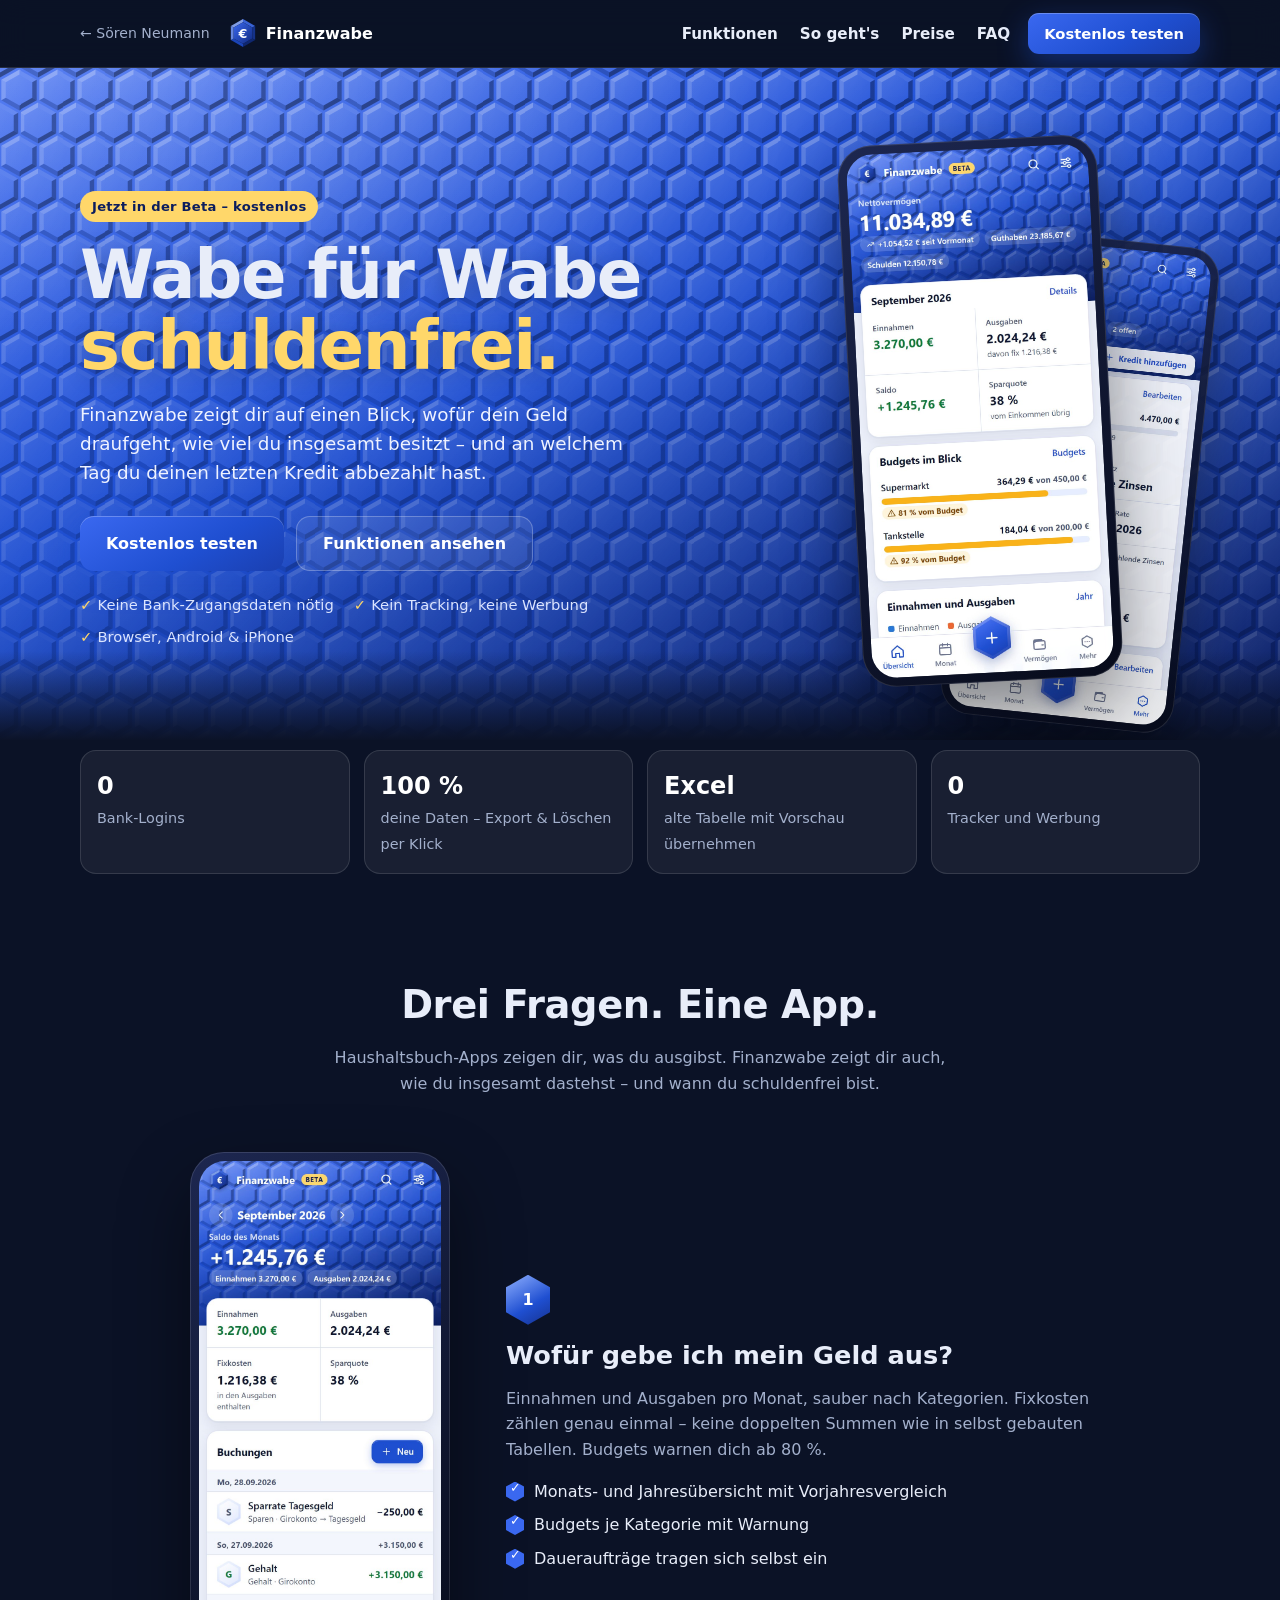
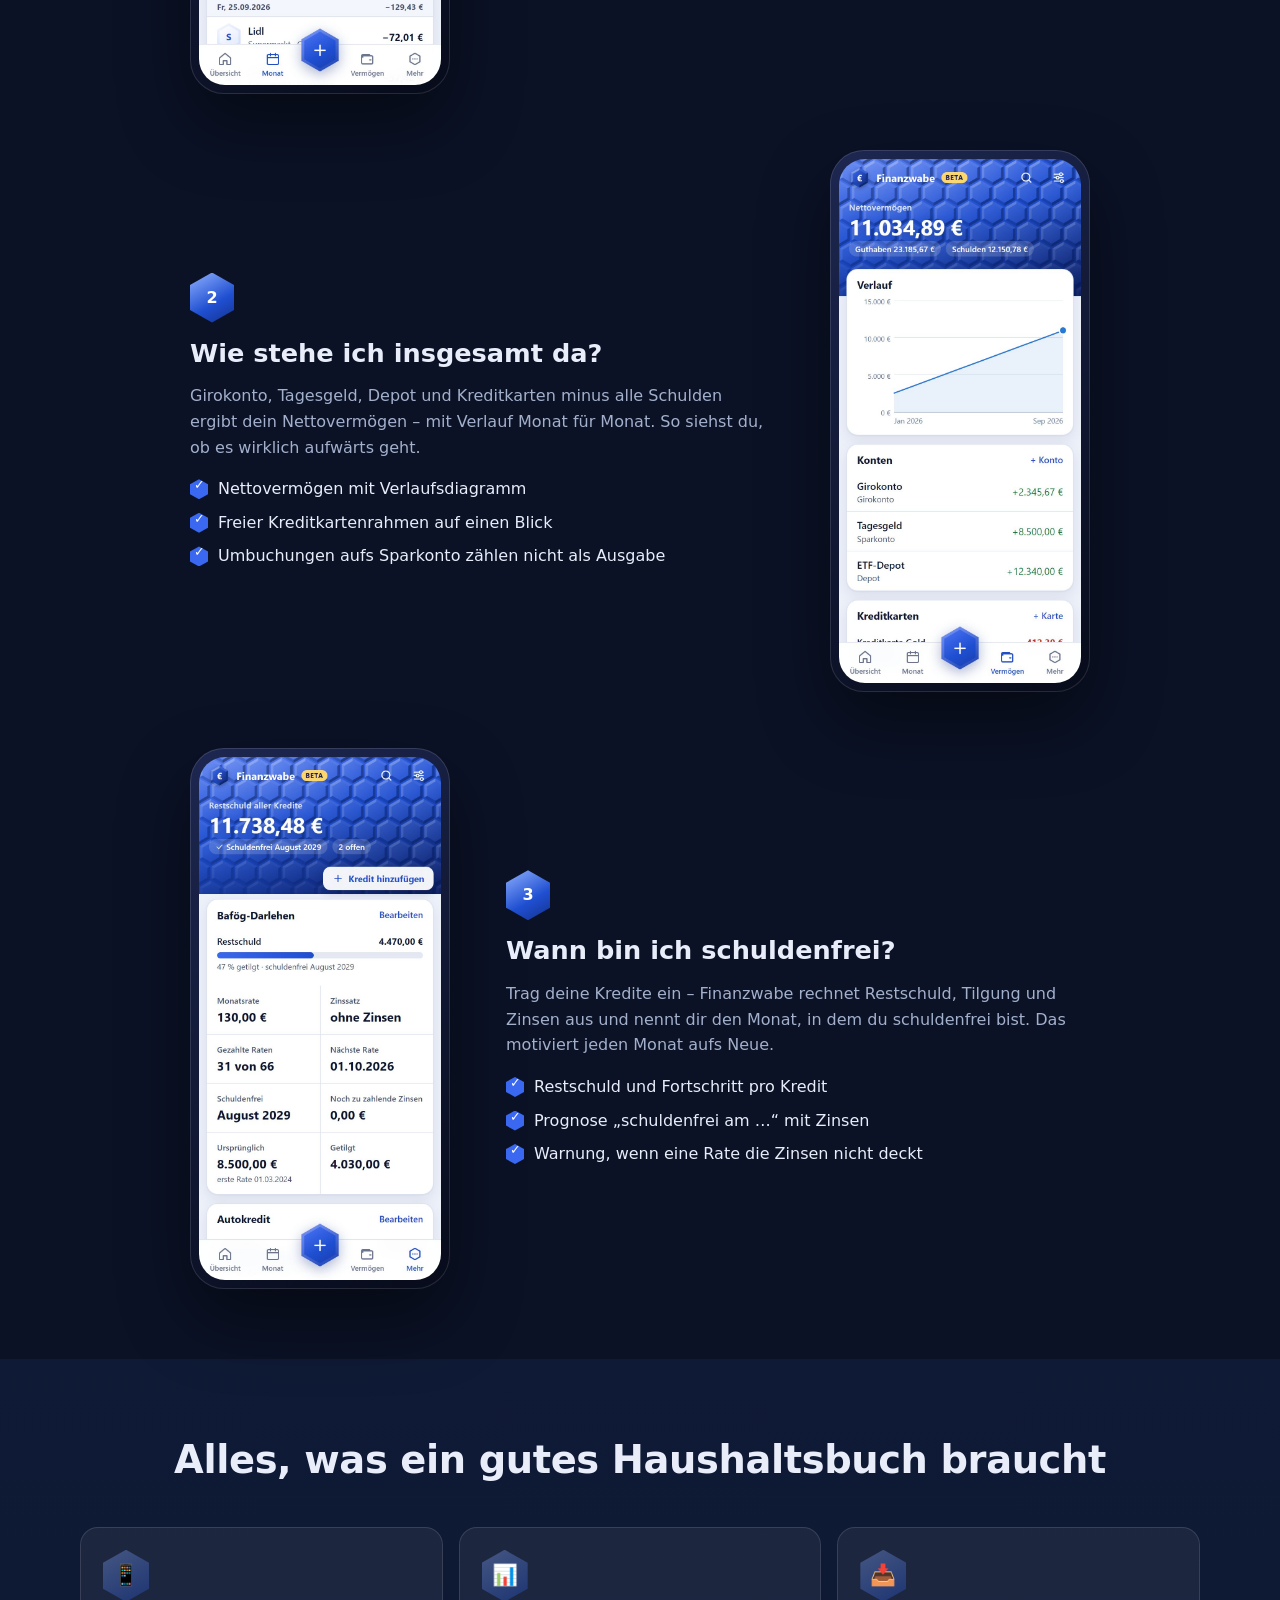
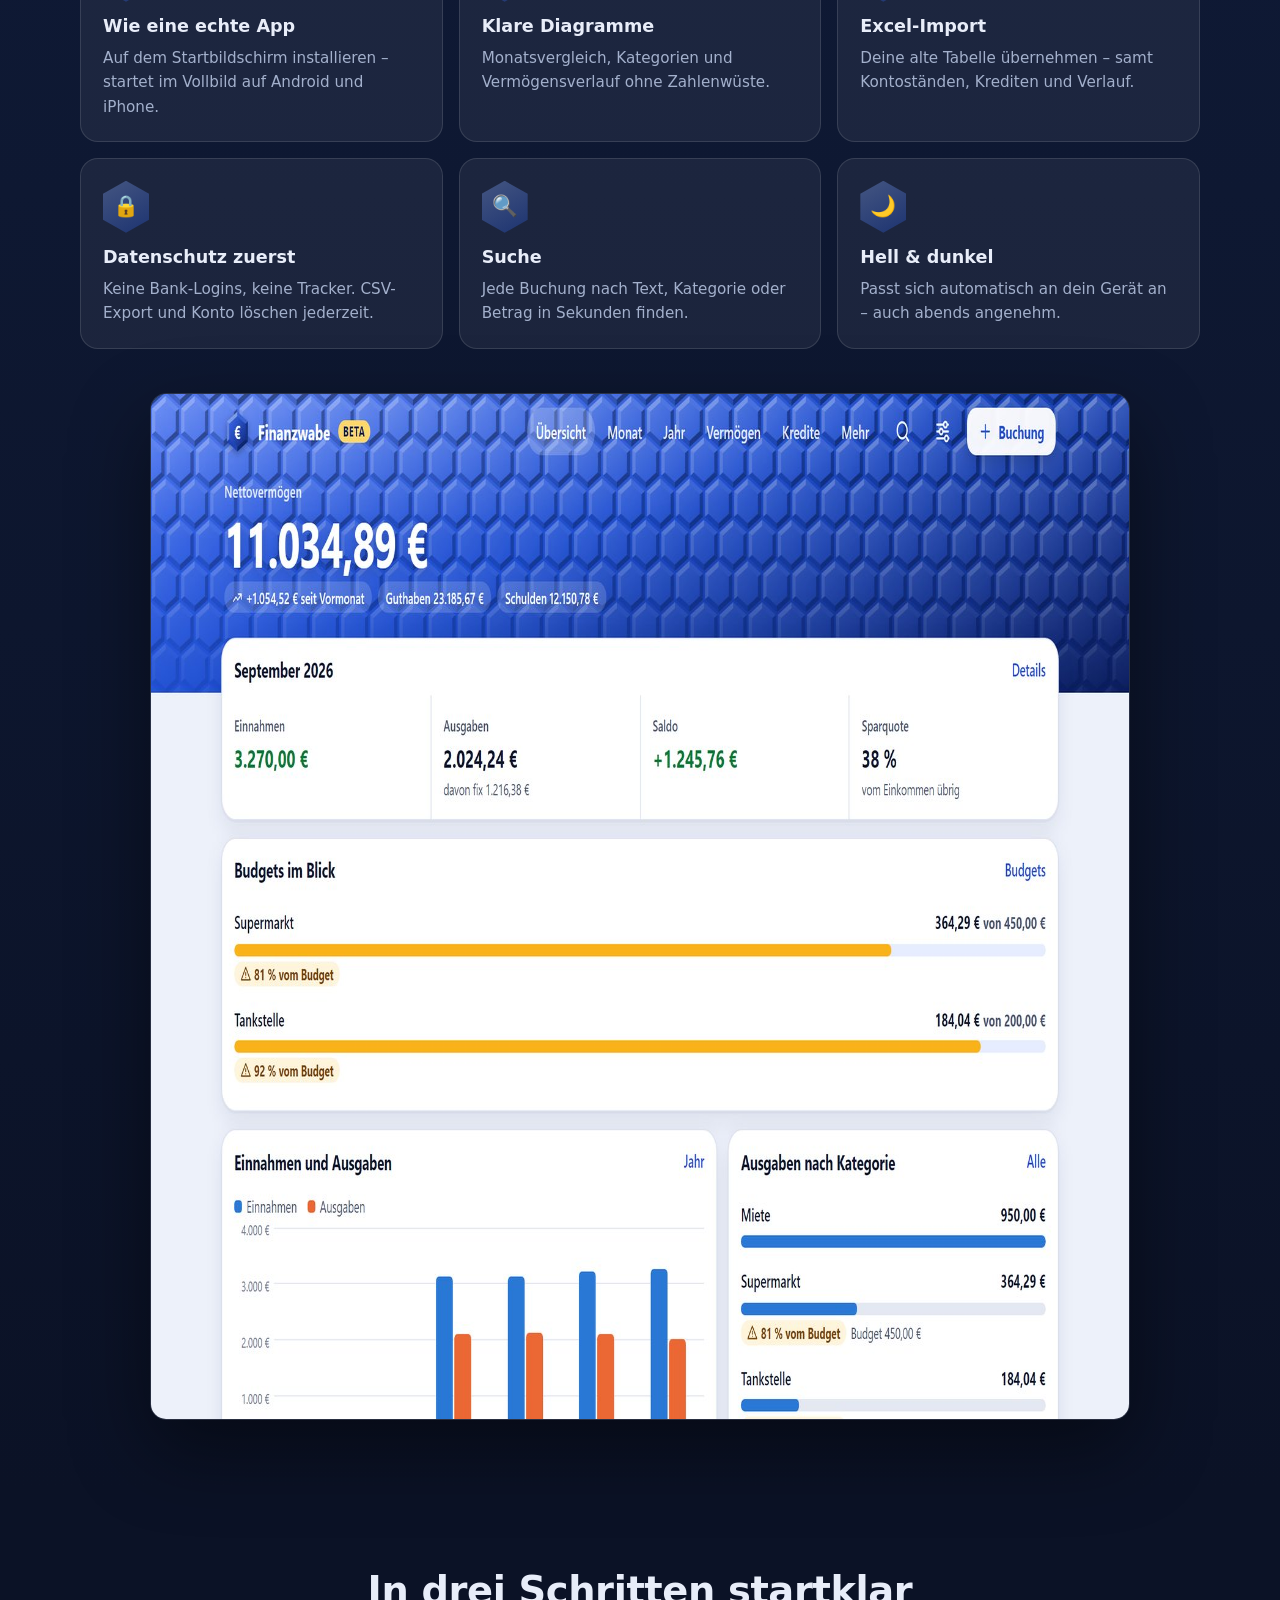
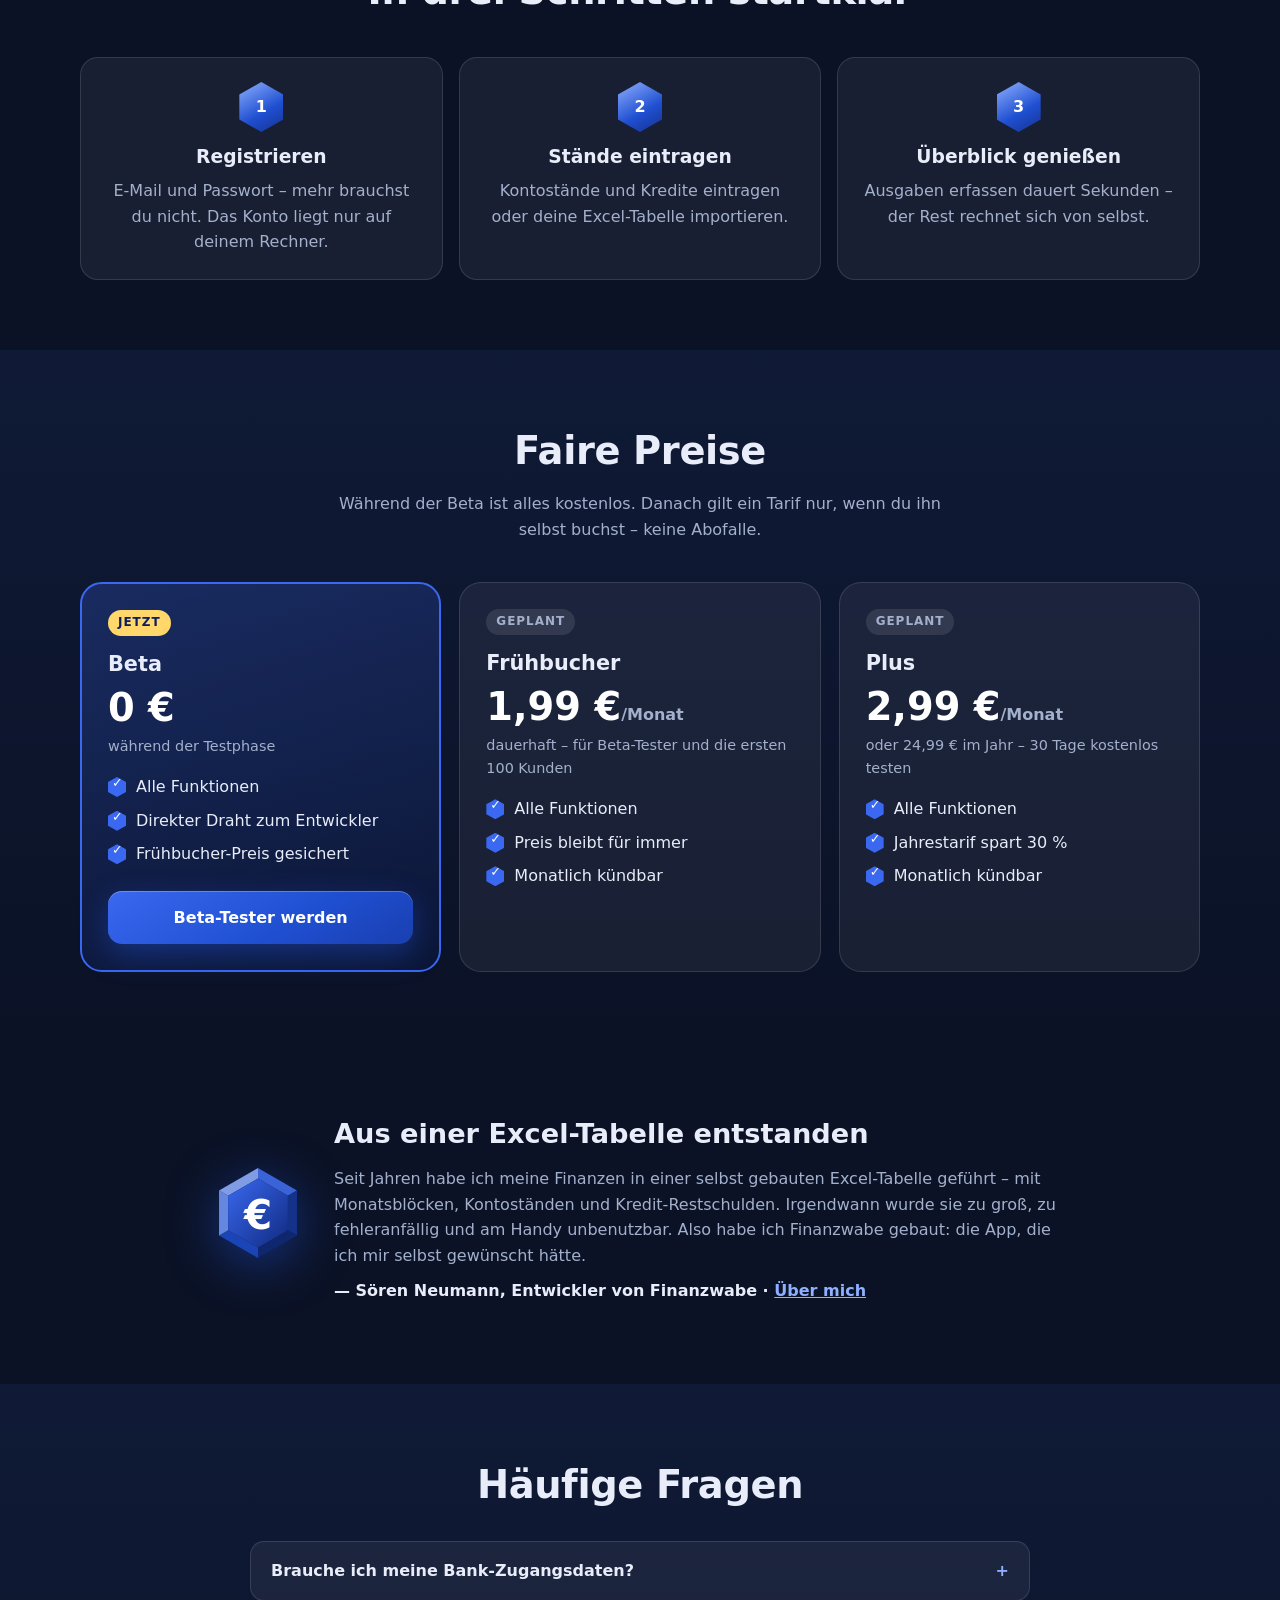
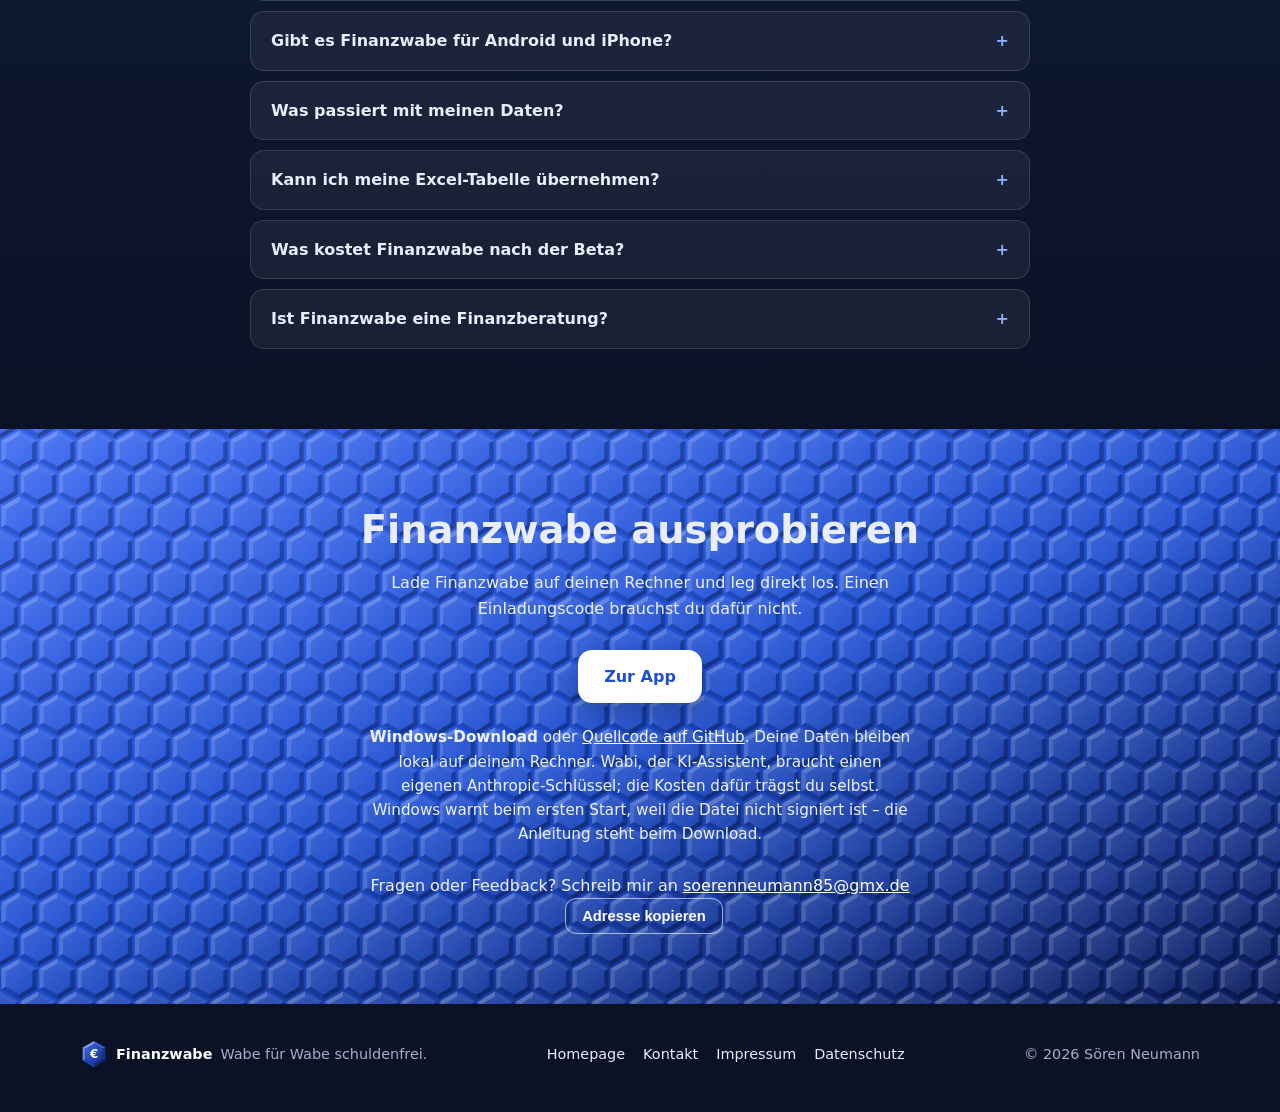
==== commit 69edc55a: "Finanzwabe-Seite: "Zur App" fuehrt zum neuesten Release, Hinweis zu Download und Daten, E-Mail sicht" ====
--- a/finanzwabe/index.html
+++ b/finanzwabe/index.html
@@ -134,7 +134,7 @@
         <div class="container">
             <h2 class="section-title">In drei Schritten startklar</h2>
             <ol class="steps">
-                <li><span class="hex-number">1</span><h3>Registrieren</h3><p>E-Mail und Passwort – mehr brauchst du nicht. In der Beta mit Einladungscode.</p></li>
+                <li><span class="hex-number">1</span><h3>Registrieren</h3><p>E-Mail und Passwort – mehr brauchst du nicht. Das Konto liegt nur auf deinem Rechner.</p></li>
                 <li><span class="hex-number">2</span><h3>Stände eintragen</h3><p>Kontostände und Kredite eintragen oder deine Excel-Tabelle importieren.</p></li>
                 <li><span class="hex-number">3</span><h3>Überblick genießen</h3><p>Ausgaben erfassen dauert Sekunden – der Rest rechnet sich von selbst.</p></li>
             </ol>
@@ -209,12 +209,22 @@
 
     <section class="cta-band" id="beta">
         <div class="container">
-            <h2>Werde Beta-Tester</h2>
-            <p>Finanzwabe startet mit einer kleinen Testgruppe. Hol dir deinen Einladungscode und sichere dir den Frühbucher-Preis.</p>
+            <h2>Finanzwabe ausprobieren</h2>
+            <p>Lade Finanzwabe auf deinen Rechner und leg direkt los. Einen Einladungscode brauchst du dafür nicht.</p>
             <div class="hero-cta">
-                <a class="btn btn-light" href="mailto:soerenneumann85@gmx.de?subject=Einladungscode%20f%C3%BCr%20Finanzwabe&amp;body=Hallo%20S%C3%B6ren%2C%0A%0Aich%20m%C3%B6chte%20Finanzwabe%20als%20Beta-Tester%20ausprobieren.">Einladungscode anfordern</a>
-                <a class="btn btn-ghost-light" href="#beta" data-app-link="/registrieren" data-hide-without-app>Zur App</a>
-            </div>
+                <a class="btn btn-light" href="https://github.com/Soerenneumann1985/finanzwabe/releases/latest">Zur App</a>
+            </div>
+            <p class="cta-note">
+                <strong>Windows-Download</strong> oder <a href="https://github.com/Soerenneumann1985/finanzwabe">Quellcode auf GitHub</a>.
+                Deine Daten bleiben lokal auf deinem Rechner. Wabi, der KI-Assistent, braucht einen eigenen
+                Anthropic-Schlüssel; die Kosten dafür trägst du selbst.
+                Windows warnt beim ersten Start, weil die Datei nicht signiert ist – die Anleitung steht beim Download.
+            </p>
+            <p class="cta-contact">
+                Fragen oder Feedback? Schreib mir an
+                <a href="mailto:soerenneumann85@gmx.de" id="mailAddress">soerenneumann85@gmx.de</a>
+                <button class="btn btn-ghost-light btn-small" type="button" id="copyMail">Adresse kopieren</button>
+            </p>
         </div>
     </section>
 </main>
--- a/finanzwabe/styles.css
+++ b/finanzwabe/styles.css
@@ -291,6 +291,10 @@
 .cta-band h2 { font-size: clamp(1.8rem, 4vw, 2.4rem); }
 .cta-band p { max-width: 36em; margin: 10px auto 0; color: #eef2ff; }
 .cta-band .hero-cta { justify-content: center; }
+.cta-band .cta-note { margin-top: 22px; font-size: 0.95rem; }
+.cta-band .cta-contact { margin-top: 26px; }
+.cta-band .cta-contact a, .cta-band .cta-note a { color: #fff; text-decoration: underline; }
+.cta-band .cta-contact .btn { margin-left: 8px; cursor: pointer; }
 
 /* ---------- Footer ---------- */
 .footer { padding: 36px 0 44px; color: var(--muted); font-size: 0.9rem; }
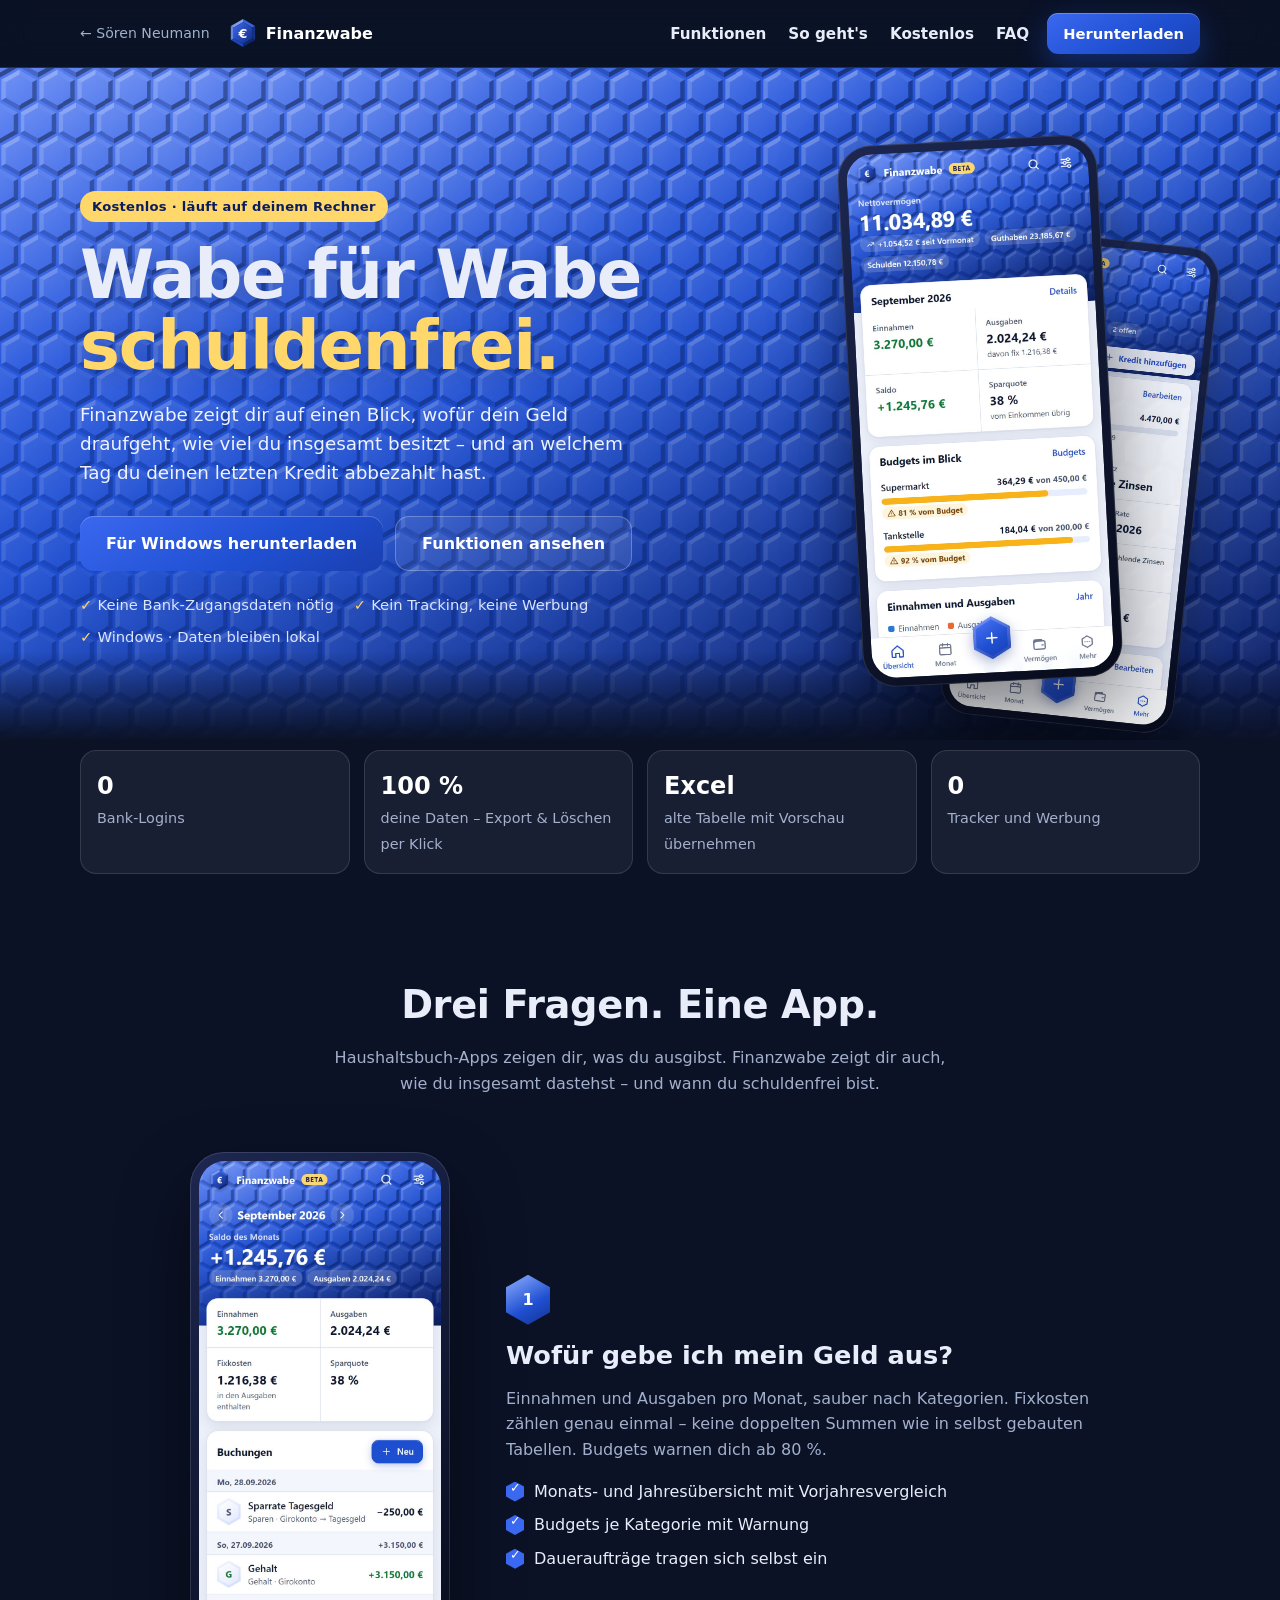
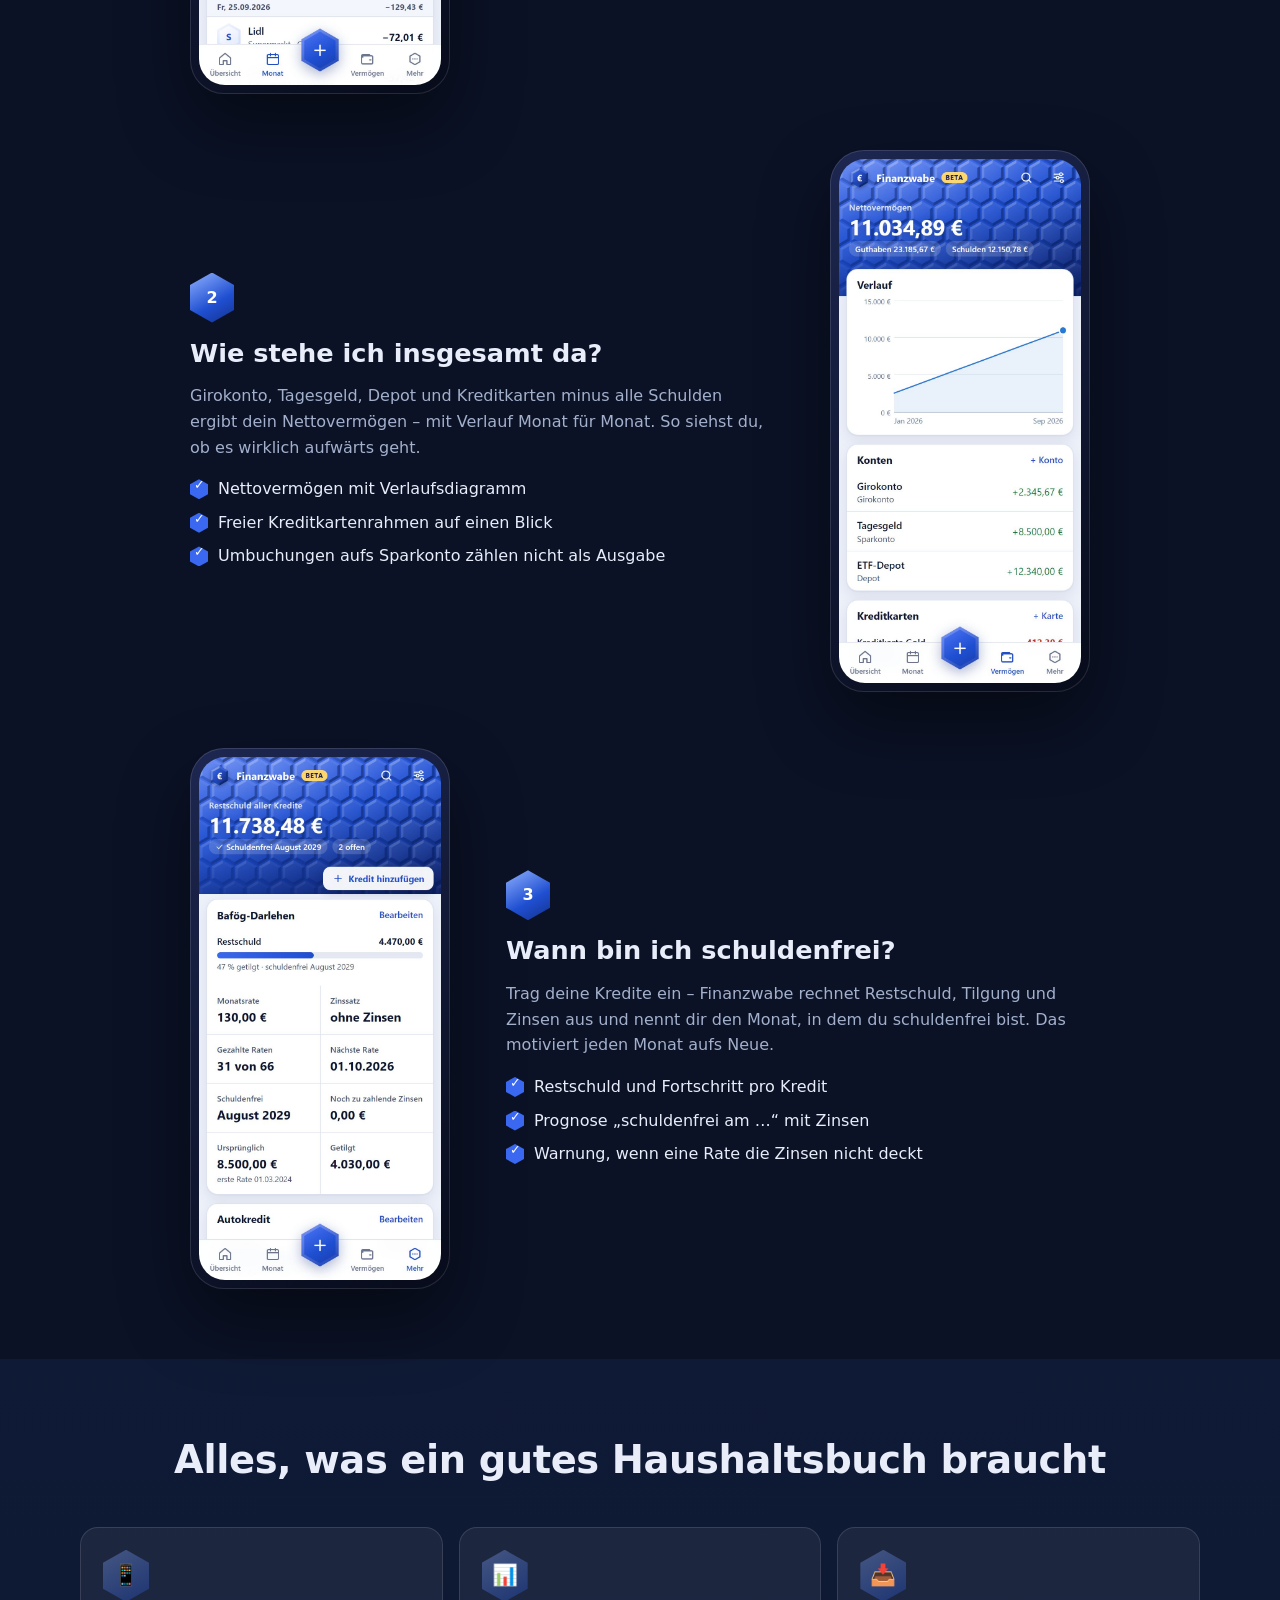
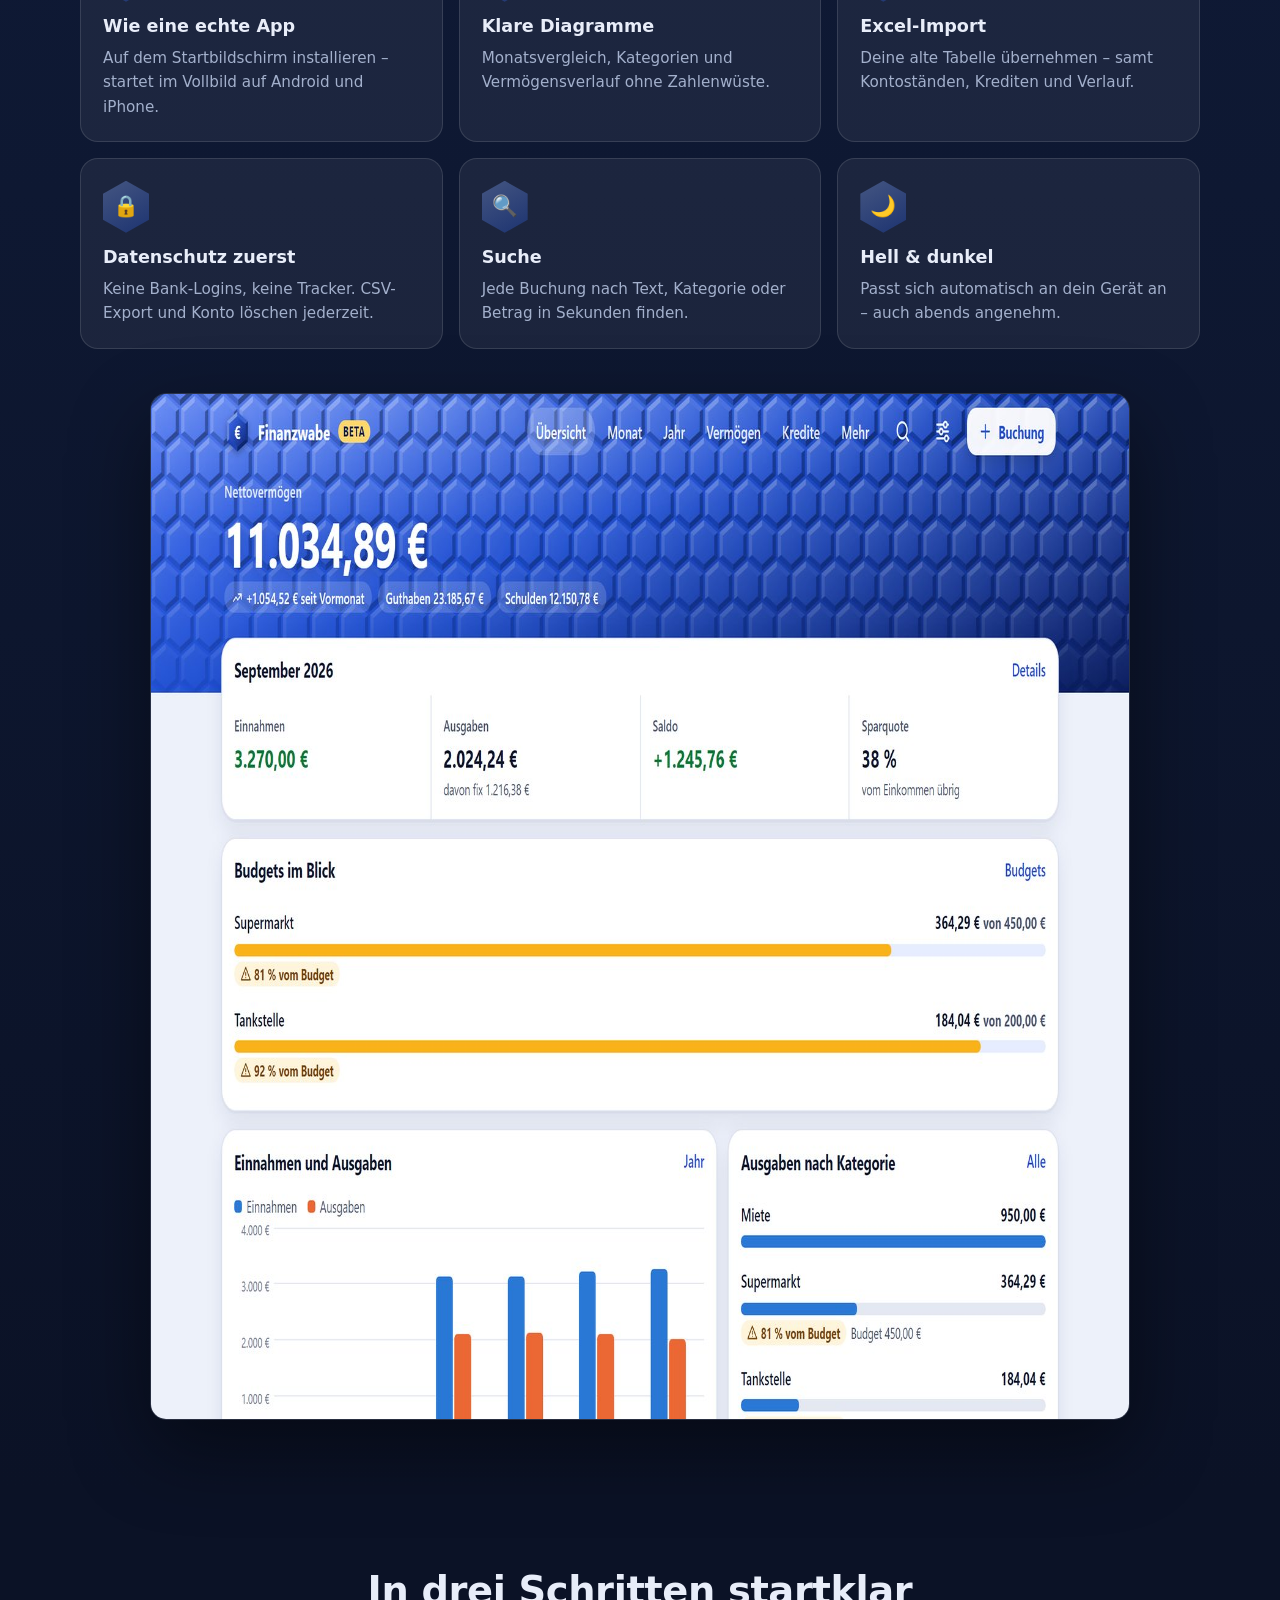
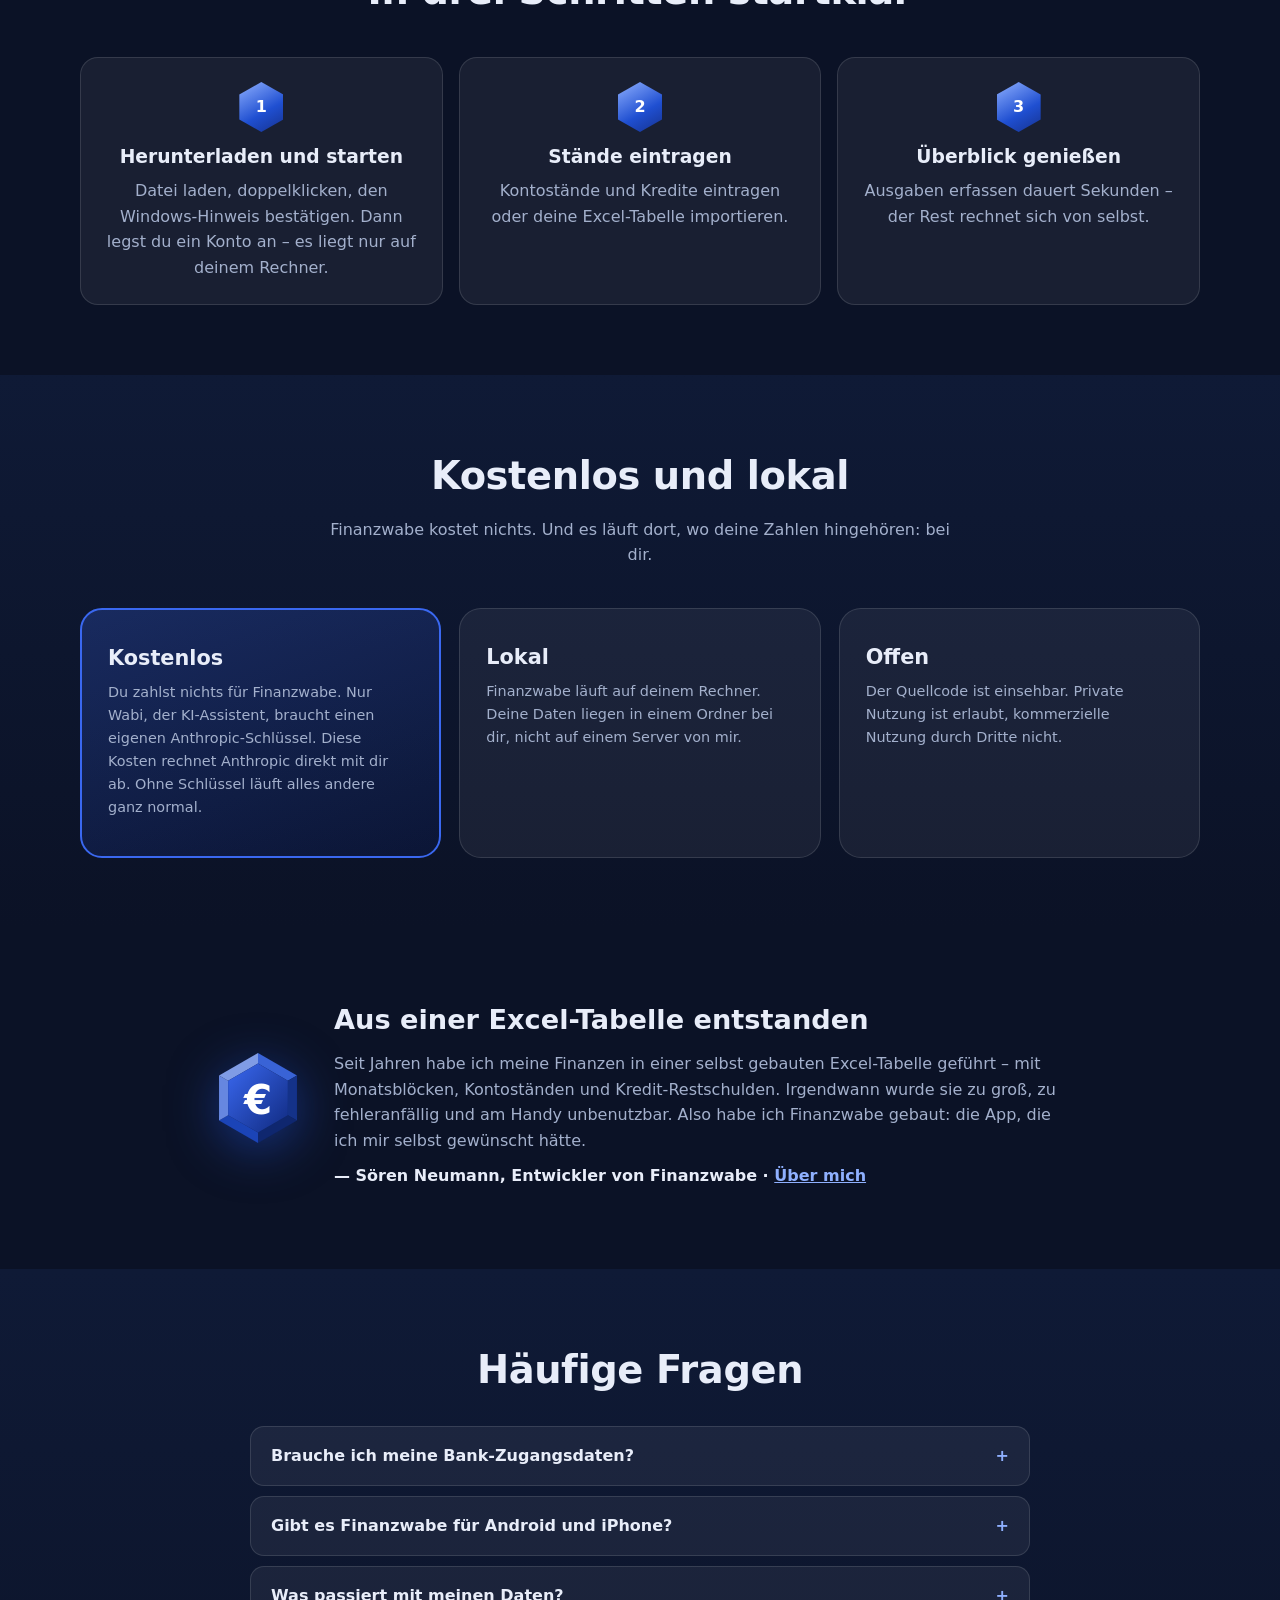
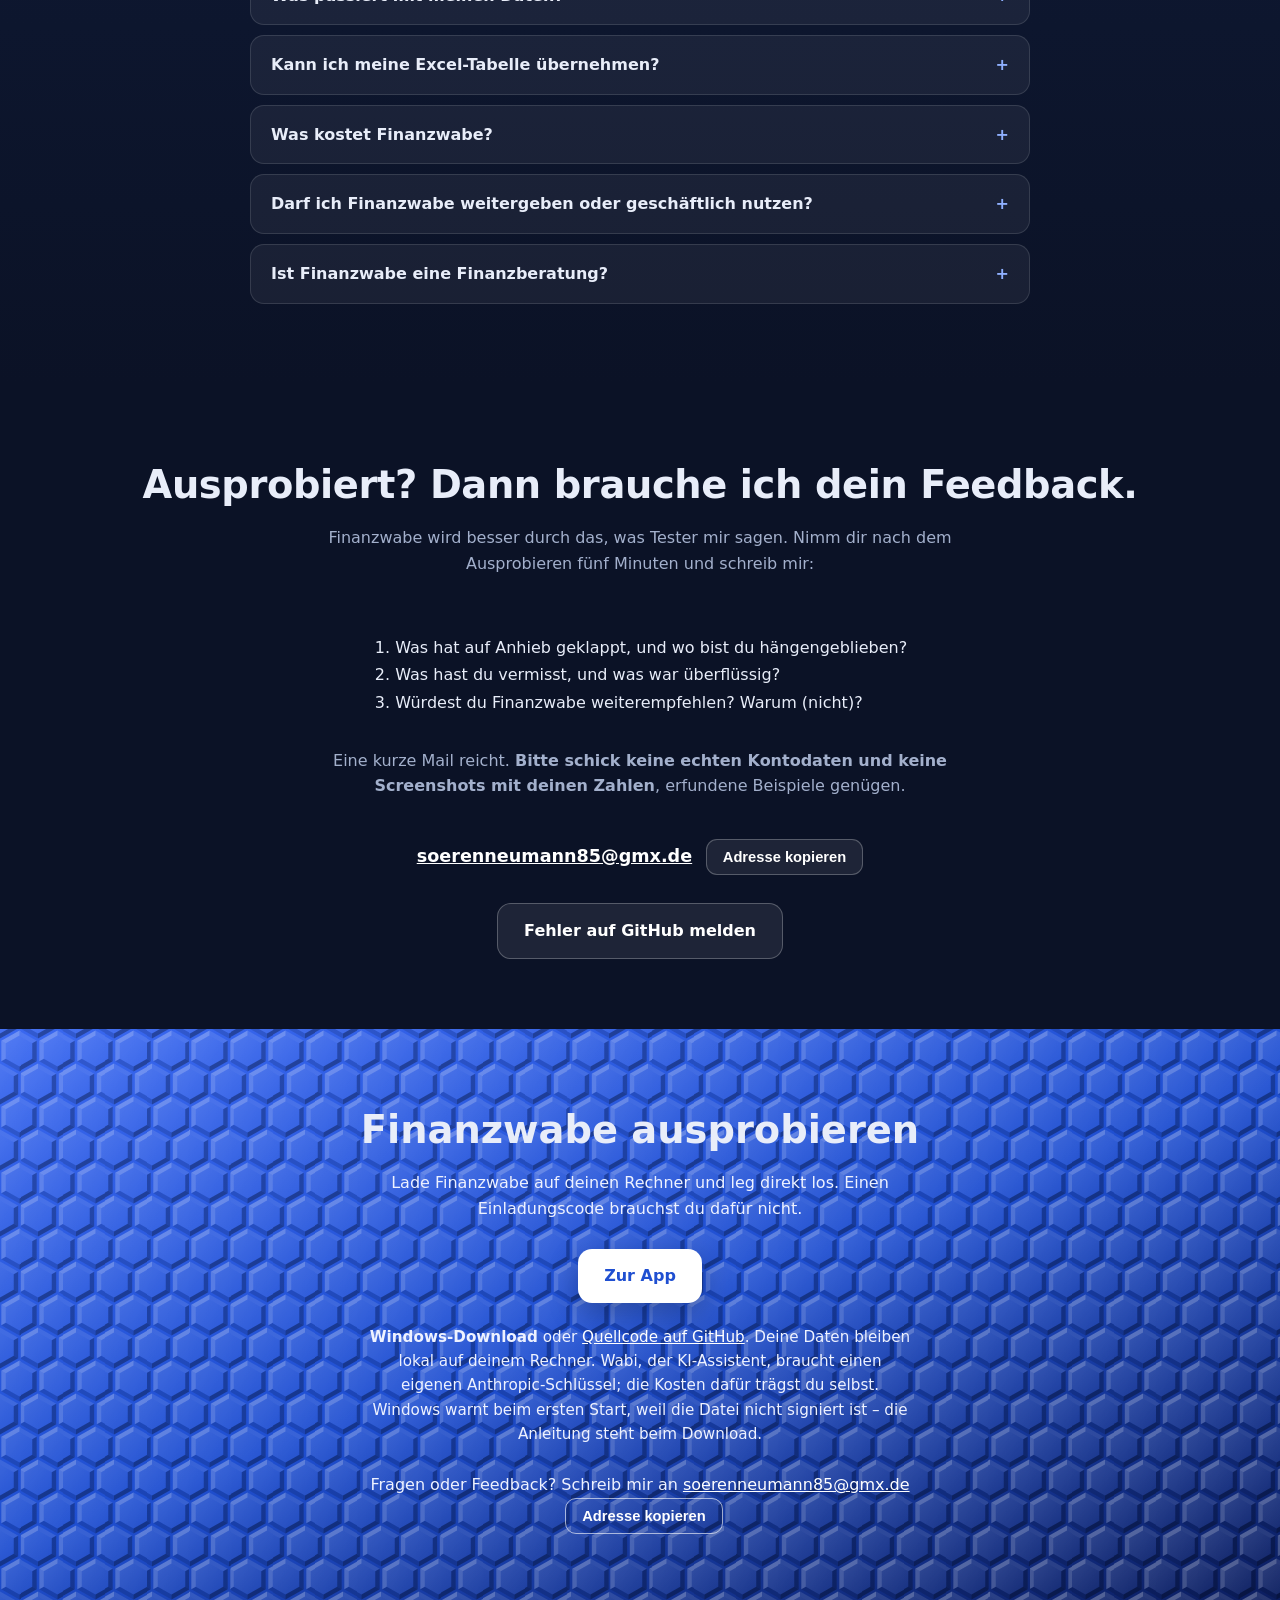
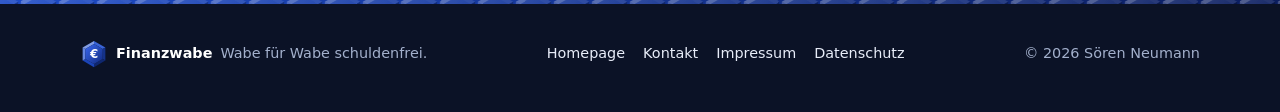
==== commit 8a543a58: "Homepage an die Realitaet angepasst: kostenlos und lokal statt Beta und Preise, Feedback-Aufruf, Kon" ====
--- a/finanzwabe/index.html
+++ b/finanzwabe/index.html
@@ -7,7 +7,7 @@
     <meta name="description" content="Finanzwabe: die Finanz-App für alle, die Ausgaben im Griff haben und Kredite abbauen wollen. Nettovermögen, Budgets und Schuldenfrei-Datum – ohne Bank-Login, ohne Tracking.">
     <meta name="theme-color" content="#1f4fd1">
     <meta property="og:title" content="Finanzwabe – Wabe für Wabe schuldenfrei">
-    <meta property="og:description" content="Ausgaben, Vermögen und Kredite auf einen Blick. Jetzt kostenlos in der Beta testen.">
+    <meta property="og:description" content="Ausgaben, Vermögen und Kredite auf einen Blick. Kostenlos für Windows, läuft lokal, deine Daten bleiben bei dir.">
     <meta property="og:image" content="assets/app-desktop.jpg">
     <link rel="icon" type="image/svg+xml" href="assets/logo.svg">
     <link rel="stylesheet" href="styles.css?v=2">
@@ -21,10 +21,10 @@
         <ul class="nav-menu" id="navMenu">
             <li><a href="#fragen">Funktionen</a></li>
             <li><a href="#start">So geht's</a></li>
-            <li><a href="#preise">Preise</a></li>
+            <li><a href="#kostenlos">Kostenlos</a></li>
             <li><a href="#faq">FAQ</a></li>
         </ul>
-        <a class="btn btn-small" href="#beta" data-app-link="/registrieren">Kostenlos testen</a>
+        <a class="btn btn-small" href="#beta">Herunterladen</a>
         <button class="nav-toggle" id="navToggle" aria-label="Menü öffnen" aria-expanded="false">
             <span></span><span></span><span></span>
         </button>
@@ -34,17 +34,17 @@
 <header class="hero" id="top">
     <div class="hero-inner">
         <div class="hero-text">
-            <span class="badge">Jetzt in der Beta – kostenlos</span>
+            <span class="badge">Kostenlos · läuft auf deinem Rechner</span>
             <h1>Wabe für Wabe<br><span class="accent">schuldenfrei.</span></h1>
             <p class="lead">Finanzwabe zeigt dir auf einen Blick, wofür dein Geld draufgeht, wie viel du insgesamt besitzt – und an welchem Tag du deinen letzten Kredit abbezahlt hast.</p>
             <div class="hero-cta">
-                <a class="btn" href="#beta" data-app-link="/registrieren">Kostenlos testen</a>
+                <a class="btn" href="#beta">Für Windows herunterladen</a>
                 <a class="btn btn-ghost" href="#fragen">Funktionen ansehen</a>
             </div>
             <ul class="hero-points">
                 <li>Keine Bank-Zugangsdaten nötig</li>
                 <li>Kein Tracking, keine Werbung</li>
-                <li>Browser, Android &amp; iPhone</li>
+                <li>Windows · Daten bleiben lokal</li>
             </ul>
         </div>
         <div class="hero-phones" aria-hidden="true">
@@ -134,51 +134,29 @@
         <div class="container">
             <h2 class="section-title">In drei Schritten startklar</h2>
             <ol class="steps">
-                <li><span class="hex-number">1</span><h3>Registrieren</h3><p>E-Mail und Passwort – mehr brauchst du nicht. Das Konto liegt nur auf deinem Rechner.</p></li>
+                <li><span class="hex-number">1</span><h3>Herunterladen und starten</h3><p>Datei laden, doppelklicken, den Windows-Hinweis bestätigen. Dann legst du ein Konto an – es liegt nur auf deinem Rechner.</p></li>
                 <li><span class="hex-number">2</span><h3>Stände eintragen</h3><p>Kontostände und Kredite eintragen oder deine Excel-Tabelle importieren.</p></li>
                 <li><span class="hex-number">3</span><h3>Überblick genießen</h3><p>Ausgaben erfassen dauert Sekunden – der Rest rechnet sich von selbst.</p></li>
             </ol>
         </div>
     </section>
 
-    <section class="section section-alt" id="preise">
-        <div class="container">
-            <h2 class="section-title">Faire Preise</h2>
-            <p class="section-sub">Während der Beta ist alles kostenlos. Danach gilt ein Tarif nur, wenn du ihn selbst buchst – keine Abofalle.</p>
+    <section class="section section-alt" id="kostenlos">
+        <div class="container">
+            <h2 class="section-title">Kostenlos und lokal</h2>
+            <p class="section-sub">Finanzwabe kostet nichts. Und es läuft dort, wo deine Zahlen hingehören: bei dir.</p>
             <div class="pricing">
                 <div class="price-card highlight">
-                    <span class="price-label">Jetzt</span>
-                    <h3>Beta</h3>
-                    <p class="price">0&nbsp;€</p>
-                    <p class="price-note">während der Testphase</p>
-                    <ul class="checks">
-                        <li>Alle Funktionen</li>
-                        <li>Direkter Draht zum Entwickler</li>
-                        <li>Frühbucher-Preis gesichert</li>
-                    </ul>
-                    <a class="btn" href="#beta" data-app-link="/registrieren">Beta-Tester werden</a>
+                    <h3>Kostenlos</h3>
+                    <p class="price-note">Du zahlst nichts für Finanzwabe. Nur Wabi, der KI-Assistent, braucht einen eigenen Anthropic-Schlüssel. Diese Kosten rechnet Anthropic direkt mit dir ab. Ohne Schlüssel läuft alles andere ganz normal.</p>
                 </div>
                 <div class="price-card">
-                    <span class="price-label">Geplant</span>
-                    <h3>Frühbucher</h3>
-                    <p class="price">1,99&nbsp;€<small>/Monat</small></p>
-                    <p class="price-note">dauerhaft – für Beta-Tester und die ersten 100 Kunden</p>
-                    <ul class="checks">
-                        <li>Alle Funktionen</li>
-                        <li>Preis bleibt für immer</li>
-                        <li>Monatlich kündbar</li>
-                    </ul>
+                    <h3>Lokal</h3>
+                    <p class="price-note">Finanzwabe läuft auf deinem Rechner. Deine Daten liegen in einem Ordner bei dir, nicht auf einem Server von mir.</p>
                 </div>
                 <div class="price-card">
-                    <span class="price-label">Geplant</span>
-                    <h3>Plus</h3>
-                    <p class="price">2,99&nbsp;€<small>/Monat</small></p>
-                    <p class="price-note">oder 24,99&nbsp;€ im Jahr – 30 Tage kostenlos testen</p>
-                    <ul class="checks">
-                        <li>Alle Funktionen</li>
-                        <li>Jahrestarif spart 30&nbsp;%</li>
-                        <li>Monatlich kündbar</li>
-                    </ul>
+                    <h3>Offen</h3>
+                    <p class="price-note">Der Quellcode ist einsehbar. Private Nutzung ist erlaubt, kommerzielle Nutzung durch Dritte nicht.</p>
                 </div>
             </div>
         </div>
@@ -199,11 +177,32 @@
         <div class="container faq">
             <h2 class="section-title">Häufige Fragen</h2>
             <details><summary>Brauche ich meine Bank-Zugangsdaten?</summary><p>Nein. Finanzwabe verbindet sich mit keiner Bank. Du trägst Buchungen selbst ein oder importierst sie aus Excel. Deine Bank-Zugangsdaten bleiben da, wo sie hingehören: bei dir.</p></details>
-            <details><summary>Gibt es Finanzwabe für Android und iPhone?</summary><p>Ja. Finanzwabe läuft im Browser und lässt sich auf Android (Chrome: „App installieren“) und iPhone (Safari: „Zum Home-Bildschirm“) wie eine normale App installieren.</p></details>
+            <details><summary>Gibt es Finanzwabe für Android und iPhone?</summary><p>Aktuell als Windows-Programm. Auf dem Smartphone nur, wenn du die Entwickler-Variante im eigenen WLAN startest (Anleitung in der README auf GitHub).</p></details>
             <details><summary>Was passiert mit meinen Daten?</summary><p>Sie werden nur für die App verwendet, nicht verkauft und nicht für Werbung genutzt. Du kannst jederzeit alles als CSV exportieren oder dein Konto mit allen Daten sofort löschen.</p></details>
             <details><summary>Kann ich meine Excel-Tabelle übernehmen?</summary><p>Ja. Tabellen mit Datum, Betrag und Beschreibung pro Zeile werden erkannt, die Kategorien automatisch zugeordnet. Vor dem Import siehst du eine Vorschau.</p></details>
-            <details><summary>Was kostet Finanzwabe nach der Beta?</summary><p>Geplant sind 2,99&nbsp;€ im Monat oder 24,99&nbsp;€ im Jahr. Beta-Tester bekommen dauerhaft den Frühbucher-Preis von 1,99&nbsp;€. Ein Tarif gilt nur, wenn du ihn ausdrücklich buchst.</p></details>
+            <details><summary>Was kostet Finanzwabe?</summary><p>Nichts. Du kannst Finanzwabe privat so lange nutzen, wie du willst. Kosten entstehen nur, wenn du Wabi einschaltest: Dann rechnet Anthropic die Anfragen über deinen eigenen Schlüssel ab. Dabei gehen die für eine Frage nötigen Zahlen an Anthropic. Ohne Schlüssel bleibt alles auf deinem Rechner.</p></details>
+            <details><summary>Darf ich Finanzwabe weitergeben oder geschäftlich nutzen?</summary><p>Ausprobieren, privat nutzen und den Code ansehen: ja. Damit Geld verdienen, zum Beispiel verkaufen oder als Dienst anbieten: nein.</p></details>
             <details><summary>Ist Finanzwabe eine Finanzberatung?</summary><p>Nein. Finanzwabe ist ein Werkzeug für deinen Überblick. Alle Berechnungen beruhen auf deinen Eingaben; maßgeblich sind die Unterlagen deiner Bank.</p></details>
+        </div>
+    </section>
+
+    <section class="section" id="feedback">
+        <div class="container feedback">
+            <h2 class="section-title">Ausprobiert? Dann brauche ich dein Feedback.</h2>
+            <p class="section-sub">Finanzwabe wird besser durch das, was Tester mir sagen. Nimm dir nach dem Ausprobieren fünf Minuten und schreib mir:</p>
+            <ol class="feedback-list">
+                <li>Was hat auf Anhieb geklappt, und wo bist du hängengeblieben?</li>
+                <li>Was hast du vermisst, und was war überflüssig?</li>
+                <li>Würdest du Finanzwabe weiterempfehlen? Warum (nicht)?</li>
+            </ol>
+            <p class="section-sub">Eine kurze Mail reicht. <strong>Bitte schick keine echten Kontodaten und keine Screenshots mit deinen Zahlen</strong>, erfundene Beispiele genügen.</p>
+            <p class="feedback-mail">
+                <a class="mail-address" href="mailto:soerenneumann85@gmx.de">soerenneumann85@gmx.de</a>
+                <button class="btn btn-ghost btn-small copy-mail" type="button">Adresse kopieren</button>
+            </p>
+            <div class="hero-cta">
+                <a class="btn btn-ghost" href="https://github.com/Soerenneumann1985/finanzwabe/issues/new">Fehler auf GitHub melden</a>
+            </div>
         </div>
     </section>
 
@@ -222,8 +221,8 @@
             </p>
             <p class="cta-contact">
                 Fragen oder Feedback? Schreib mir an
-                <a href="mailto:soerenneumann85@gmx.de" id="mailAddress">soerenneumann85@gmx.de</a>
-                <button class="btn btn-ghost-light btn-small" type="button" id="copyMail">Adresse kopieren</button>
+                <a class="mail-address" href="mailto:soerenneumann85@gmx.de">soerenneumann85@gmx.de</a>
+                <button class="btn btn-ghost-light btn-small copy-mail" type="button">Adresse kopieren</button>
             </p>
         </div>
     </section>
--- a/finanzwabe/styles.css
+++ b/finanzwabe/styles.css
@@ -296,6 +296,15 @@
 .cta-band .cta-contact a, .cta-band .cta-note a { color: #fff; text-decoration: underline; }
 .cta-band .cta-contact .btn { margin-left: 8px; cursor: pointer; }
 
+/* ---------- Feedback ---------- */
+.feedback { text-align: center; }
+.feedback .section-sub { max-width: 40em; margin-left: auto; margin-right: auto; }
+.feedback-list { display: inline-block; text-align: left; margin: 18px auto 22px; padding-left: 1.4em; line-height: 1.7; }
+.feedback-mail { margin-top: 18px; font-size: 1.1rem; }
+.feedback-mail a { color: #fff; font-weight: 700; text-decoration: underline; }
+.feedback-mail .btn { margin-left: 8px; cursor: pointer; }
+.feedback .hero-cta { justify-content: center; }
+
 /* ---------- Footer ---------- */
 .footer { padding: 36px 0 44px; color: var(--muted); font-size: 0.9rem; }
 .footer-inner { display: flex; flex-wrap: wrap; align-items: center; justify-content: space-between; gap: 14px; }
